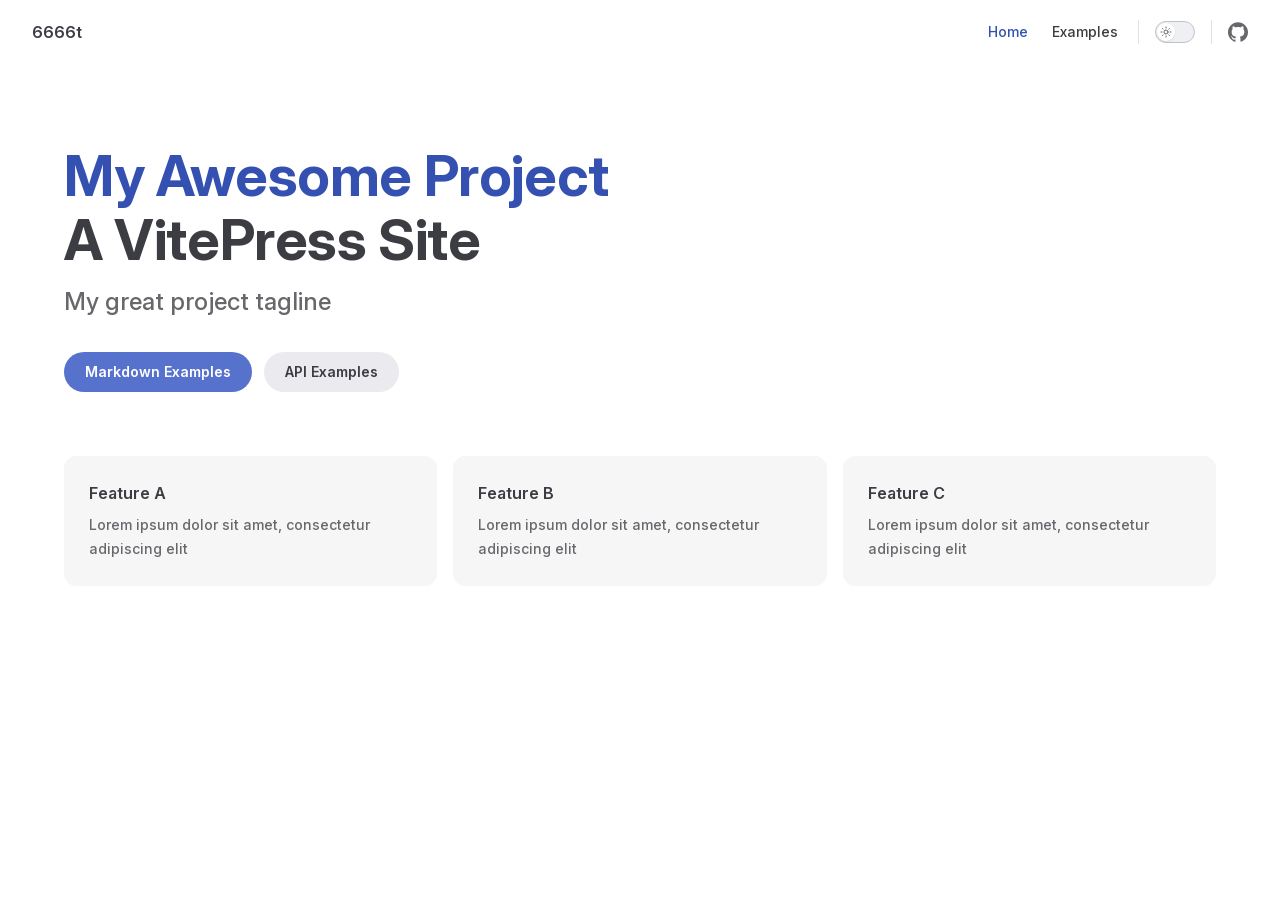
==== index.html @ 18c75f2e "笔记一" ====
<!DOCTYPE html>
<html lang="en-US" dir="ltr">
  <head>
    <meta charset="utf-8">
    <meta name="viewport" content="width=device-width,initial-scale=1">
    <title>6666t</title>
    <meta name="description" content="A VitePress Site">
    <meta name="generator" content="VitePress v2.0.0-alpha.13">
    <link rel="preload stylesheet" href="/assets/style.BclE-FKq.css" as="style">
    <link rel="preload stylesheet" href="/vp-icons.css" as="style">
    
    <script type="module" src="/assets/app.DQrt0fK1.js"></script>
    <link rel="preload" href="/assets/inter-roman-latin.Di8DUHzh.woff2" as="font" type="font/woff2" crossorigin="">
    <link rel="modulepreload" href="/assets/chunks/theme.B653ju_Y.js">
    <link rel="modulepreload" href="/assets/chunks/framework.CU0yRbim.js">
    <link rel="modulepreload" href="/assets/index.md.CriqxE6C.lean.js">
    <script id="check-dark-mode">(()=>{const e=localStorage.getItem("vitepress-theme-appearance")||"auto",a=window.matchMedia("(prefers-color-scheme: dark)").matches;(!e||e==="auto"?a:e==="dark")&&document.documentElement.classList.add("dark")})();</script>
    <script id="check-mac-os">document.documentElement.classList.toggle("mac",/Mac|iPhone|iPod|iPad/i.test(navigator.platform));</script>
  </head>
  <body>
    <div id="app"><div class="Layout" data-v-1df9f90f><!--[--><!--]--><!--[--><span tabindex="-1" data-v-331ec75c></span><a href="#VPContent" class="VPSkipLink visually-hidden" data-v-331ec75c>Skip to content</a><!--]--><!----><header class="VPNav" data-v-1df9f90f data-v-9f75dce3><div class="VPNavBar" data-v-9f75dce3 data-v-2a96a3d0><div class="wrapper" data-v-2a96a3d0><div class="container" data-v-2a96a3d0><div class="title" data-v-2a96a3d0><div class="VPNavBarTitle" data-v-2a96a3d0 data-v-1e38c6bc><a class="title" href="/" data-v-1e38c6bc><!--[--><!--]--><!----><span data-v-1e38c6bc>6666t</span><!--[--><!--]--></a></div></div><div class="content" data-v-2a96a3d0><div class="content-body" data-v-2a96a3d0><!--[--><!--]--><div class="VPNavBarSearch search" data-v-2a96a3d0><!----></div><nav aria-labelledby="main-nav-aria-label" class="VPNavBarMenu menu" data-v-2a96a3d0 data-v-39714824><span id="main-nav-aria-label" class="visually-hidden" data-v-39714824> Main Navigation </span><!--[--><!--[--><a class="VPLink link VPNavBarMenuLink active" href="/" tabindex="0" data-v-39714824 data-v-52a1d768><!--[--><span data-v-52a1d768>Home</span><!--]--></a><!--]--><!--[--><a class="VPLink link VPNavBarMenuLink" href="/git/note1.html" tabindex="0" data-v-39714824 data-v-52a1d768><!--[--><span data-v-52a1d768>Examples</span><!--]--></a><!--]--><!--]--></nav><!----><div class="VPNavBarAppearance appearance" data-v-2a96a3d0 data-v-6c893767><button class="VPSwitch VPSwitchAppearance" type="button" role="switch" title aria-checked="false" data-v-6c893767 data-v-5337faa4 data-v-1d5665e3><span class="check" data-v-1d5665e3><span class="icon" data-v-1d5665e3><!--[--><span class="vpi-sun sun" data-v-5337faa4></span><span class="vpi-moon moon" data-v-5337faa4></span><!--]--></span></span></button></div><div class="VPSocialLinks VPNavBarSocialLinks social-links" data-v-2a96a3d0 data-v-0394ad82 data-v-d07f11e6><!--[--><a class="VPSocialLink no-icon" href="https://github.com/vuejs/vitepress" aria-label="github" target="_blank" rel="me noopener" data-v-d07f11e6 data-v-591a6b30><span class="vpi-social-github"></span></a><!--]--></div><div class="VPFlyout VPNavBarExtra extra" data-v-2a96a3d0 data-v-bf2fac68 data-v-42cb505d><button type="button" class="button" aria-haspopup="true" aria-expanded="false" aria-label="extra navigation" data-v-42cb505d><span class="vpi-more-horizontal icon" data-v-42cb505d></span></button><div class="menu" data-v-42cb505d><div class="VPMenu" data-v-42cb505d data-v-25a6cce8><!----><!--[--><!--[--><!----><div class="group" data-v-bf2fac68><div class="item appearance" data-v-bf2fac68><p class="label" data-v-bf2fac68>Appearance</p><div class="appearance-action" data-v-bf2fac68><button class="VPSwitch VPSwitchAppearance" type="button" role="switch" title aria-checked="false" data-v-bf2fac68 data-v-5337faa4 data-v-1d5665e3><span class="check" data-v-1d5665e3><span class="icon" data-v-1d5665e3><!--[--><span class="vpi-sun sun" data-v-5337faa4></span><span class="vpi-moon moon" data-v-5337faa4></span><!--]--></span></span></button></div></div></div><div class="group" data-v-bf2fac68><div class="item social-links" data-v-bf2fac68><div class="VPSocialLinks social-links-list" data-v-bf2fac68 data-v-d07f11e6><!--[--><a class="VPSocialLink no-icon" href="https://github.com/vuejs/vitepress" aria-label="github" target="_blank" rel="me noopener" data-v-d07f11e6 data-v-591a6b30><span class="vpi-social-github"></span></a><!--]--></div></div></div><!--]--><!--]--></div></div></div><!--[--><!--]--><button type="button" class="VPNavBarHamburger hamburger" aria-label="mobile navigation" aria-expanded="false" aria-controls="VPNavScreen" data-v-2a96a3d0 data-v-e5dd9c1c><span class="container" data-v-e5dd9c1c><span class="top" data-v-e5dd9c1c></span><span class="middle" data-v-e5dd9c1c></span><span class="bottom" data-v-e5dd9c1c></span></span></button></div></div></div></div><div class="divider" data-v-2a96a3d0><div class="divider-line" data-v-2a96a3d0></div></div></div><!----></header><!----><!----><div class="VPContent is-home" id="VPContent" data-v-1df9f90f data-v-aff0b8d7><div class="VPHome" data-v-aff0b8d7 data-v-8b561e3d><!--[--><!--]--><div class="VPHero VPHomeHero" data-v-8b561e3d data-v-1e96e9e8><div class="container" data-v-1e96e9e8><div class="main" data-v-1e96e9e8><!--[--><!--]--><!--[--><h1 class="heading" data-v-1e96e9e8><span class="name clip" data-v-1e96e9e8>My Awesome Project</span><span class="text" data-v-1e96e9e8>A VitePress Site</span></h1><p class="tagline" data-v-1e96e9e8>My great project tagline</p><!--]--><!--[--><!--]--><div class="actions" data-v-1e96e9e8><!--[--><div class="action" data-v-1e96e9e8><a class="VPButton medium brand" href="/git/note1.html" data-v-1e96e9e8 data-v-01bff58b><!--[-->Markdown Examples<!--]--></a></div><div class="action" data-v-1e96e9e8><a class="VPButton medium alt" href="/api-examples.html" data-v-1e96e9e8 data-v-01bff58b><!--[-->API Examples<!--]--></a></div><!--]--></div><!--[--><!--]--></div><!----></div></div><!--[--><!--]--><!--[--><!--]--><div class="VPFeatures VPHomeFeatures" data-v-8b561e3d data-v-a6181336><div class="container" data-v-a6181336><div class="items" data-v-a6181336><!--[--><div class="grid-3 item" data-v-a6181336><div class="VPLink no-icon VPFeature" data-v-a6181336 data-v-5219619b><!--[--><article class="box" data-v-5219619b><!----><h2 class="title" data-v-5219619b>Feature A</h2><p class="details" data-v-5219619b>Lorem ipsum dolor sit amet, consectetur adipiscing elit</p><!----></article><!--]--></div></div><div class="grid-3 item" data-v-a6181336><div class="VPLink no-icon VPFeature" data-v-a6181336 data-v-5219619b><!--[--><article class="box" data-v-5219619b><!----><h2 class="title" data-v-5219619b>Feature B</h2><p class="details" data-v-5219619b>Lorem ipsum dolor sit amet, consectetur adipiscing elit</p><!----></article><!--]--></div></div><div class="grid-3 item" data-v-a6181336><div class="VPLink no-icon VPFeature" data-v-a6181336 data-v-5219619b><!--[--><article class="box" data-v-5219619b><!----><h2 class="title" data-v-5219619b>Feature C</h2><p class="details" data-v-5219619b>Lorem ipsum dolor sit amet, consectetur adipiscing elit</p><!----></article><!--]--></div></div><!--]--></div></div></div><!--[--><!--]--><div class="vp-doc container" style="" data-v-8b561e3d data-v-8e2d4988><!--[--><div style="position:relative;" data-v-8b561e3d><div></div></div><!--]--></div></div></div><!----><!--[--><!--]--></div></div>
    <script>window.__VP_HASH_MAP__=JSON.parse("{\"git_note1.md\":\"DTyzZJNb\",\"index.md\":\"CriqxE6C\"}");window.__VP_SITE_DATA__=JSON.parse("{\"lang\":\"en-US\",\"dir\":\"ltr\",\"title\":\"6666t\",\"description\":\"A VitePress Site\",\"base\":\"/\",\"head\":[],\"router\":{\"prefetchLinks\":true},\"appearance\":true,\"themeConfig\":{\"nav\":[{\"text\":\"Home\",\"link\":\"/\"},{\"text\":\"Examples\",\"link\":\"/git/note1\"}],\"sidebar\":[{\"text\":\"Examples\",\"items\":[{\"text\":\"���òֿ�\",\"link\":\"/git/note1\"},{\"text\":\"Runtime API Examples\",\"link\":\"/api-examples\"}]}],\"socialLinks\":[{\"icon\":\"github\",\"link\":\"https://github.com/vuejs/vitepress\"}]},\"locales\":{},\"scrollOffset\":134,\"cleanUrls\":false,\"additionalConfig\":{}}");</script>
    
  </body>
</html>
---- assets/style.BclE-FKq.css ----
@font-face{font-family:Inter;font-style:normal;font-weight:100 900;font-display:swap;src:url(/assets/inter-roman-cyrillic-ext.BBPuwvHQ.woff2) format("woff2");unicode-range:U+0460-052F,U+1C80-1C88,U+20B4,U+2DE0-2DFF,U+A640-A69F,U+FE2E-FE2F}@font-face{font-family:Inter;font-style:normal;font-weight:100 900;font-display:swap;src:url(/assets/inter-roman-cyrillic.C5lxZ8CY.woff2) format("woff2");unicode-range:U+0301,U+0400-045F,U+0490-0491,U+04B0-04B1,U+2116}@font-face{font-family:Inter;font-style:normal;font-weight:100 900;font-display:swap;src:url(/assets/inter-roman-greek-ext.CqjqNYQ-.woff2) format("woff2");unicode-range:U+1F00-1FFF}@font-face{font-family:Inter;font-style:normal;font-weight:100 900;font-display:swap;src:url(/assets/inter-roman-greek.BBVDIX6e.woff2) format("woff2");unicode-range:U+0370-0377,U+037A-037F,U+0384-038A,U+038C,U+038E-03A1,U+03A3-03FF}@font-face{font-family:Inter;font-style:normal;font-weight:100 900;font-display:swap;src:url(/assets/inter-roman-vietnamese.BjW4sHH5.woff2) format("woff2");unicode-range:U+0102-0103,U+0110-0111,U+0128-0129,U+0168-0169,U+01A0-01A1,U+01AF-01B0,U+0300-0301,U+0303-0304,U+0308-0309,U+0323,U+0329,U+1EA0-1EF9,U+20AB}@font-face{font-family:Inter;font-style:normal;font-weight:100 900;font-display:swap;src:url(/assets/inter-roman-latin-ext.4ZJIpNVo.woff2) format("woff2");unicode-range:U+0100-02AF,U+0304,U+0308,U+0329,U+1E00-1E9F,U+1EF2-1EFF,U+2020,U+20A0-20AB,U+20AD-20C0,U+2113,U+2C60-2C7F,U+A720-A7FF}@font-face{font-family:Inter;font-style:normal;font-weight:100 900;font-display:swap;src:url(/assets/inter-roman-latin.Di8DUHzh.woff2) format("woff2");unicode-range:U+0000-00FF,U+0131,U+0152-0153,U+02BB-02BC,U+02C6,U+02DA,U+02DC,U+0304,U+0308,U+0329,U+2000-206F,U+2074,U+20AC,U+2122,U+2191,U+2193,U+2212,U+2215,U+FEFF,U+FFFD}@font-face{font-family:Inter;font-style:italic;font-weight:100 900;font-display:swap;src:url(/assets/inter-italic-cyrillic-ext.r48I6akx.woff2) format("woff2");unicode-range:U+0460-052F,U+1C80-1C88,U+20B4,U+2DE0-2DFF,U+A640-A69F,U+FE2E-FE2F}@font-face{font-family:Inter;font-style:italic;font-weight:100 900;font-display:swap;src:url(/assets/inter-italic-cyrillic.By2_1cv3.woff2) format("woff2");unicode-range:U+0301,U+0400-045F,U+0490-0491,U+04B0-04B1,U+2116}@font-face{font-family:Inter;font-style:italic;font-weight:100 900;font-display:swap;src:url(/assets/inter-italic-greek-ext.1u6EdAuj.woff2) format("woff2");unicode-range:U+1F00-1FFF}@font-face{font-family:Inter;font-style:italic;font-weight:100 900;font-display:swap;src:url(/assets/inter-italic-greek.DJ8dCoTZ.woff2) format("woff2");unicode-range:U+0370-0377,U+037A-037F,U+0384-038A,U+038C,U+038E-03A1,U+03A3-03FF}@font-face{font-family:Inter;font-style:italic;font-weight:100 900;font-display:swap;src:url(/assets/inter-italic-vietnamese.BSbpV94h.woff2) format("woff2");unicode-range:U+0102-0103,U+0110-0111,U+0128-0129,U+0168-0169,U+01A0-01A1,U+01AF-01B0,U+0300-0301,U+0303-0304,U+0308-0309,U+0323,U+0329,U+1EA0-1EF9,U+20AB}@font-face{font-family:Inter;font-style:italic;font-weight:100 900;font-display:swap;src:url(/assets/inter-italic-latin-ext.CN1xVJS-.woff2) format("woff2");unicode-range:U+0100-02AF,U+0304,U+0308,U+0329,U+1E00-1E9F,U+1EF2-1EFF,U+2020,U+20A0-20AB,U+20AD-20C0,U+2113,U+2C60-2C7F,U+A720-A7FF}@font-face{font-family:Inter;font-style:italic;font-weight:100 900;font-display:swap;src:url(/assets/inter-italic-latin.C2AdPX0b.woff2) format("woff2");unicode-range:U+0000-00FF,U+0131,U+0152-0153,U+02BB-02BC,U+02C6,U+02DA,U+02DC,U+0304,U+0308,U+0329,U+2000-206F,U+2074,U+20AC,U+2122,U+2191,U+2193,U+2212,U+2215,U+FEFF,U+FFFD}@font-face{font-family:Punctuation SC;font-weight:400;src:local("PingFang SC Regular"),local("Noto Sans CJK SC"),local("Microsoft YaHei");unicode-range:U+201C,U+201D,U+2018,U+2019,U+2E3A,U+2014,U+2013,U+2026,U+00B7,U+007E,U+002F}@font-face{font-family:Punctuation SC;font-weight:500;src:local("PingFang SC Medium"),local("Noto Sans CJK SC"),local("Microsoft YaHei");unicode-range:U+201C,U+201D,U+2018,U+2019,U+2E3A,U+2014,U+2013,U+2026,U+00B7,U+007E,U+002F}@font-face{font-family:Punctuation SC;font-weight:600;src:local("PingFang SC Semibold"),local("Noto Sans CJK SC Bold"),local("Microsoft YaHei Bold");unicode-range:U+201C,U+201D,U+2018,U+2019,U+2E3A,U+2014,U+2013,U+2026,U+00B7,U+007E,U+002F}@font-face{font-family:Punctuation SC;font-weight:700;src:local("PingFang SC Semibold"),local("Noto Sans CJK SC Bold"),local("Microsoft YaHei Bold");unicode-range:U+201C,U+201D,U+2018,U+2019,U+2E3A,U+2014,U+2013,U+2026,U+00B7,U+007E,U+002F}:root{--vp-c-white: #ffffff;--vp-c-black: #000000;--vp-c-neutral: var(--vp-c-black);--vp-c-neutral-inverse: var(--vp-c-white)}.dark{--vp-c-neutral: var(--vp-c-white);--vp-c-neutral-inverse: var(--vp-c-black)}:root{--vp-c-gray-1: #dddde3;--vp-c-gray-2: #e4e4e9;--vp-c-gray-3: #ebebef;--vp-c-gray-soft: rgba(142, 150, 170, .14);--vp-c-indigo-1: #3451b2;--vp-c-indigo-2: #3a5ccc;--vp-c-indigo-3: #5672cd;--vp-c-indigo-soft: rgba(100, 108, 255, .14);--vp-c-purple-1: #6f42c1;--vp-c-purple-2: #7e4cc9;--vp-c-purple-3: #8e5cd9;--vp-c-purple-soft: rgba(159, 122, 234, .14);--vp-c-green-1: #18794e;--vp-c-green-2: #299764;--vp-c-green-3: #30a46c;--vp-c-green-soft: rgba(16, 185, 129, .14);--vp-c-yellow-1: #915930;--vp-c-yellow-2: #946300;--vp-c-yellow-3: #9f6a00;--vp-c-yellow-soft: rgba(234, 179, 8, .14);--vp-c-red-1: #b8272c;--vp-c-red-2: #d5393e;--vp-c-red-3: #e0575b;--vp-c-red-soft: rgba(244, 63, 94, .14);--vp-c-sponsor: #db2777}.dark{--vp-c-gray-1: #515c67;--vp-c-gray-2: #414853;--vp-c-gray-3: #32363f;--vp-c-gray-soft: rgba(101, 117, 133, .16);--vp-c-indigo-1: #a8b1ff;--vp-c-indigo-2: #5c73e7;--vp-c-indigo-3: #3e63dd;--vp-c-indigo-soft: rgba(100, 108, 255, .16);--vp-c-purple-1: #c8abfa;--vp-c-purple-2: #a879e6;--vp-c-purple-3: #8e5cd9;--vp-c-purple-soft: rgba(159, 122, 234, .16);--vp-c-green-1: #3dd68c;--vp-c-green-2: #30a46c;--vp-c-green-3: #298459;--vp-c-green-soft: rgba(16, 185, 129, .16);--vp-c-yellow-1: #f9b44e;--vp-c-yellow-2: #da8b17;--vp-c-yellow-3: #a46a0a;--vp-c-yellow-soft: rgba(234, 179, 8, .16);--vp-c-red-1: #f66f81;--vp-c-red-2: #f14158;--vp-c-red-3: #b62a3c;--vp-c-red-soft: rgba(244, 63, 94, .16)}:root{--vp-c-bg: #ffffff;--vp-c-bg-alt: #f6f6f7;--vp-c-bg-elv: #ffffff;--vp-c-bg-soft: #f6f6f7}.dark{--vp-c-bg: #1b1b1f;--vp-c-bg-alt: #161618;--vp-c-bg-elv: #202127;--vp-c-bg-soft: #202127}:root{--vp-c-border: #c2c2c4;--vp-c-divider: #e2e2e3;--vp-c-gutter: #e2e2e3}.dark{--vp-c-border: #3c3f44;--vp-c-divider: #2e2e32;--vp-c-gutter: #000000}:root{--vp-c-text-1: #3c3c43;--vp-c-text-2: #67676c;--vp-c-text-3: #929295}.dark{--vp-c-text-1: #dfdfd6;--vp-c-text-2: #98989f;--vp-c-text-3: #6a6a71}:root{--vp-c-default-1: var(--vp-c-gray-1);--vp-c-default-2: var(--vp-c-gray-2);--vp-c-default-3: var(--vp-c-gray-3);--vp-c-default-soft: var(--vp-c-gray-soft);--vp-c-brand-1: var(--vp-c-indigo-1);--vp-c-brand-2: var(--vp-c-indigo-2);--vp-c-brand-3: var(--vp-c-indigo-3);--vp-c-brand-soft: var(--vp-c-indigo-soft);--vp-c-brand: var(--vp-c-brand-1);--vp-c-tip-1: var(--vp-c-brand-1);--vp-c-tip-2: var(--vp-c-brand-2);--vp-c-tip-3: var(--vp-c-brand-3);--vp-c-tip-soft: var(--vp-c-brand-soft);--vp-c-note-1: var(--vp-c-brand-1);--vp-c-note-2: var(--vp-c-brand-2);--vp-c-note-3: var(--vp-c-brand-3);--vp-c-note-soft: var(--vp-c-brand-soft);--vp-c-success-1: var(--vp-c-green-1);--vp-c-success-2: var(--vp-c-green-2);--vp-c-success-3: var(--vp-c-green-3);--vp-c-success-soft: var(--vp-c-green-soft);--vp-c-important-1: var(--vp-c-purple-1);--vp-c-important-2: var(--vp-c-purple-2);--vp-c-important-3: var(--vp-c-purple-3);--vp-c-important-soft: var(--vp-c-purple-soft);--vp-c-warning-1: var(--vp-c-yellow-1);--vp-c-warning-2: var(--vp-c-yellow-2);--vp-c-warning-3: var(--vp-c-yellow-3);--vp-c-warning-soft: var(--vp-c-yellow-soft);--vp-c-danger-1: var(--vp-c-red-1);--vp-c-danger-2: var(--vp-c-red-2);--vp-c-danger-3: var(--vp-c-red-3);--vp-c-danger-soft: var(--vp-c-red-soft);--vp-c-caution-1: var(--vp-c-red-1);--vp-c-caution-2: var(--vp-c-red-2);--vp-c-caution-3: var(--vp-c-red-3);--vp-c-caution-soft: var(--vp-c-red-soft)}:root{--vp-font-family-base: "Inter", ui-sans-serif, system-ui, sans-serif, "Apple Color Emoji", "Segoe UI Emoji", "Segoe UI Symbol", "Noto Color Emoji";--vp-font-family-mono: ui-monospace, "Menlo", "Monaco", "Consolas", "Liberation Mono", "Courier New", monospace;font-optical-sizing:auto}:root:where(:lang(zh)){--vp-font-family-base: "Punctuation SC", "Inter", ui-sans-serif, system-ui, sans-serif, "Apple Color Emoji", "Segoe UI Emoji", "Segoe UI Symbol", "Noto Color Emoji"}:root{--vp-shadow-1: 0 1px 2px rgba(0, 0, 0, .04), 0 1px 2px rgba(0, 0, 0, .06);--vp-shadow-2: 0 3px 12px rgba(0, 0, 0, .07), 0 1px 4px rgba(0, 0, 0, .07);--vp-shadow-3: 0 12px 32px rgba(0, 0, 0, .1), 0 2px 6px rgba(0, 0, 0, .08);--vp-shadow-4: 0 14px 44px rgba(0, 0, 0, .12), 0 3px 9px rgba(0, 0, 0, .12);--vp-shadow-5: 0 18px 56px rgba(0, 0, 0, .16), 0 4px 12px rgba(0, 0, 0, .16)}:root{--vp-z-index-footer: 10;--vp-z-index-local-nav: 20;--vp-z-index-nav: 30;--vp-z-index-layout-top: 40;--vp-z-index-backdrop: 50;--vp-z-index-sidebar: 60}@media(min-width:960px){:root{--vp-z-index-sidebar: 25}}:root{--vp-layout-max-width: 1440px}:root{--vp-header-anchor-symbol: "#"}:root{--vp-code-line-height: 1.7;--vp-code-font-size: .875em;--vp-code-color: var(--vp-c-brand-1);--vp-code-link-color: var(--vp-c-brand-1);--vp-code-link-hover-color: var(--vp-c-brand-2);--vp-code-bg: var(--vp-c-default-soft);--vp-code-block-color: var(--vp-c-text-2);--vp-code-block-bg: var(--vp-c-bg-alt);--vp-code-block-divider-color: var(--vp-c-gutter);--vp-code-lang-color: var(--vp-c-text-2);--vp-code-line-highlight-color: var(--vp-c-default-soft);--vp-code-line-number-color: var(--vp-c-text-2);--vp-code-line-diff-add-color: var(--vp-c-success-soft);--vp-code-line-diff-add-symbol-color: var(--vp-c-success-1);--vp-code-line-diff-remove-color: var(--vp-c-danger-soft);--vp-code-line-diff-remove-symbol-color: var(--vp-c-danger-1);--vp-code-line-warning-color: var(--vp-c-warning-soft);--vp-code-line-error-color: var(--vp-c-danger-soft);--vp-code-copy-code-border-color: var(--vp-c-divider);--vp-code-copy-code-bg: var(--vp-c-bg-soft);--vp-code-copy-code-hover-border-color: var(--vp-c-divider);--vp-code-copy-code-hover-bg: var(--vp-c-bg);--vp-code-copy-code-active-text: var(--vp-c-text-2);--vp-code-copy-copied-text-content: "Copied";--vp-code-tab-divider: var(--vp-code-block-divider-color);--vp-code-tab-text-color: var(--vp-c-text-2);--vp-code-tab-bg: var(--vp-code-block-bg);--vp-code-tab-hover-text-color: var(--vp-c-text-1);--vp-code-tab-active-text-color: var(--vp-c-text-1);--vp-code-tab-active-bar-color: var(--vp-c-brand-1)}:lang(es),:lang(pt){--vp-code-copy-copied-text-content: "Copiado"}:lang(fa){--vp-code-copy-copied-text-content: "کپی شد"}:lang(ko){--vp-code-copy-copied-text-content: "복사됨"}:lang(ru){--vp-code-copy-copied-text-content: "Скопировано"}:lang(zh){--vp-code-copy-copied-text-content: "已复制"}:root{--vp-button-brand-border: transparent;--vp-button-brand-text: var(--vp-c-white);--vp-button-brand-bg: var(--vp-c-brand-3);--vp-button-brand-hover-border: transparent;--vp-button-brand-hover-text: var(--vp-c-white);--vp-button-brand-hover-bg: var(--vp-c-brand-2);--vp-button-brand-active-border: transparent;--vp-button-brand-active-text: var(--vp-c-white);--vp-button-brand-active-bg: var(--vp-c-brand-1);--vp-button-alt-border: transparent;--vp-button-alt-text: var(--vp-c-text-1);--vp-button-alt-bg: var(--vp-c-default-3);--vp-button-alt-hover-border: transparent;--vp-button-alt-hover-text: var(--vp-c-text-1);--vp-button-alt-hover-bg: var(--vp-c-default-2);--vp-button-alt-active-border: transparent;--vp-button-alt-active-text: var(--vp-c-text-1);--vp-button-alt-active-bg: var(--vp-c-default-1);--vp-button-sponsor-border: var(--vp-c-text-2);--vp-button-sponsor-text: var(--vp-c-text-2);--vp-button-sponsor-bg: transparent;--vp-button-sponsor-hover-border: var(--vp-c-sponsor);--vp-button-sponsor-hover-text: var(--vp-c-sponsor);--vp-button-sponsor-hover-bg: transparent;--vp-button-sponsor-active-border: var(--vp-c-sponsor);--vp-button-sponsor-active-text: var(--vp-c-sponsor);--vp-button-sponsor-active-bg: transparent}:root{--vp-custom-block-font-size: 14px;--vp-custom-block-code-font-size: 13px;--vp-custom-block-info-border: transparent;--vp-custom-block-info-text: var(--vp-c-text-1);--vp-custom-block-info-bg: var(--vp-c-default-soft);--vp-custom-block-info-code-bg: var(--vp-c-default-soft);--vp-custom-block-note-border: transparent;--vp-custom-block-note-text: var(--vp-c-text-1);--vp-custom-block-note-bg: var(--vp-c-default-soft);--vp-custom-block-note-code-bg: var(--vp-c-default-soft);--vp-custom-block-tip-border: transparent;--vp-custom-block-tip-text: var(--vp-c-text-1);--vp-custom-block-tip-bg: var(--vp-c-tip-soft);--vp-custom-block-tip-code-bg: var(--vp-c-tip-soft);--vp-custom-block-important-border: transparent;--vp-custom-block-important-text: var(--vp-c-text-1);--vp-custom-block-important-bg: var(--vp-c-important-soft);--vp-custom-block-important-code-bg: var(--vp-c-important-soft);--vp-custom-block-warning-border: transparent;--vp-custom-block-warning-text: var(--vp-c-text-1);--vp-custom-block-warning-bg: var(--vp-c-warning-soft);--vp-custom-block-warning-code-bg: var(--vp-c-warning-soft);--vp-custom-block-danger-border: transparent;--vp-custom-block-danger-text: var(--vp-c-text-1);--vp-custom-block-danger-bg: var(--vp-c-danger-soft);--vp-custom-block-danger-code-bg: var(--vp-c-danger-soft);--vp-custom-block-caution-border: transparent;--vp-custom-block-caution-text: var(--vp-c-text-1);--vp-custom-block-caution-bg: var(--vp-c-caution-soft);--vp-custom-block-caution-code-bg: var(--vp-c-caution-soft);--vp-custom-block-details-border: var(--vp-custom-block-info-border);--vp-custom-block-details-text: var(--vp-custom-block-info-text);--vp-custom-block-details-bg: var(--vp-custom-block-info-bg);--vp-custom-block-details-code-bg: var(--vp-custom-block-info-code-bg)}:root{--vp-input-border-color: var(--vp-c-border);--vp-input-bg-color: var(--vp-c-bg-alt);--vp-input-switch-bg-color: var(--vp-c-default-soft)}:root{--vp-nav-height: 64px;--vp-nav-bg-color: var(--vp-c-bg);--vp-nav-screen-bg-color: var(--vp-c-bg);--vp-nav-logo-height: 24px}.hide-nav{--vp-nav-height: 0px}.hide-nav .VPSidebar{--vp-nav-height: 22px}:root{--vp-local-nav-bg-color: var(--vp-c-bg)}:root{--vp-sidebar-width: 272px;--vp-sidebar-bg-color: var(--vp-c-bg-alt)}:root{--vp-backdrop-bg-color: rgba(0, 0, 0, .6)}:root{--vp-home-hero-name-color: var(--vp-c-brand-1);--vp-home-hero-name-background: transparent;--vp-home-hero-image-background-image: none;--vp-home-hero-image-filter: none}:root{--vp-badge-info-border: transparent;--vp-badge-info-text: var(--vp-c-text-2);--vp-badge-info-bg: var(--vp-c-default-soft);--vp-badge-tip-border: transparent;--vp-badge-tip-text: var(--vp-c-tip-1);--vp-badge-tip-bg: var(--vp-c-tip-soft);--vp-badge-warning-border: transparent;--vp-badge-warning-text: var(--vp-c-warning-1);--vp-badge-warning-bg: var(--vp-c-warning-soft);--vp-badge-danger-border: transparent;--vp-badge-danger-text: var(--vp-c-danger-1);--vp-badge-danger-bg: var(--vp-c-danger-soft)}:root{--vp-carbon-ads-text-color: var(--vp-c-text-1);--vp-carbon-ads-poweredby-color: var(--vp-c-text-2);--vp-carbon-ads-bg-color: var(--vp-c-bg-soft);--vp-carbon-ads-hover-text-color: var(--vp-c-brand-1);--vp-carbon-ads-hover-poweredby-color: var(--vp-c-text-1)}:root{--vp-local-search-bg: var(--vp-c-bg);--vp-local-search-result-bg: var(--vp-c-bg);--vp-local-search-result-border: var(--vp-c-divider);--vp-local-search-result-selected-bg: var(--vp-c-bg);--vp-local-search-result-selected-border: var(--vp-c-brand-1);--vp-local-search-highlight-bg: var(--vp-c-brand-1);--vp-local-search-highlight-text: var(--vp-c-neutral-inverse)}@media(prefers-reduced-motion:reduce){*,:before,:after{animation-delay:-1ms!important;animation-duration:1ms!important;animation-iteration-count:1!important;background-attachment:initial!important;scroll-behavior:auto!important;transition-duration:0s!important;transition-delay:0s!important}}*,:before,:after{box-sizing:border-box}html{line-height:1.4;font-size:16px;-webkit-text-size-adjust:100%}html.dark{color-scheme:dark}body{margin:0;width:100%;min-width:320px;min-height:100vh;line-height:24px;font-family:var(--vp-font-family-base);font-size:16px;font-weight:400;color:var(--vp-c-text-1);background-color:var(--vp-c-bg);font-synthesis:style;text-rendering:optimizeLegibility;-webkit-font-smoothing:antialiased;-moz-osx-font-smoothing:grayscale}main{display:block}h1,h2,h3,h4,h5,h6{margin:0;line-height:24px;font-size:16px;font-weight:400}p{margin:0}strong,b{font-weight:600}a,area,button,[role=button],input,label,select,summary,textarea{touch-action:manipulation}a{color:inherit;text-decoration:inherit}ol,ul{list-style:none;margin:0;padding:0}blockquote{margin:0}pre,code,kbd,samp{font-family:var(--vp-font-family-mono)}img,svg,video,canvas,audio,iframe,embed,object{display:block}figure{margin:0}img,video{max-width:100%;height:auto}button,input,optgroup,select,textarea{border:0;padding:0;line-height:inherit;color:inherit}button{padding:0;font-family:inherit;background-color:transparent;background-image:none}button:enabled,[role=button]:enabled{cursor:pointer}button:focus,button:focus-visible{outline:1px dotted;outline:4px auto -webkit-focus-ring-color}button:focus:not(:focus-visible){outline:none!important}input:focus,textarea:focus,select:focus{outline:none}table{border-collapse:collapse}input{background-color:transparent}input:-ms-input-placeholder,textarea:-ms-input-placeholder{color:var(--vp-c-text-3)}input::-ms-input-placeholder,textarea::-ms-input-placeholder{color:var(--vp-c-text-3)}input::placeholder,textarea::placeholder{color:var(--vp-c-text-3)}input::-webkit-outer-spin-button,input::-webkit-inner-spin-button{-webkit-appearance:none;margin:0}input[type=number]{-moz-appearance:textfield}textarea{resize:vertical}select{-webkit-appearance:none}fieldset{margin:0;padding:0}h1,h2,h3,h4,h5,h6,li,p{overflow-wrap:break-word}vite-error-overlay{z-index:9999}mjx-container{overflow-x:auto}mjx-container>svg{display:inline-block;margin:auto}[class^=vpi-],[class*=" vpi-"],.vp-icon{width:1em;height:1em}[class^=vpi-].bg,[class*=" vpi-"].bg,.vp-icon.bg{background-size:100% 100%;background-color:transparent}[class^=vpi-]:not(.bg),[class*=" vpi-"]:not(.bg),.vp-icon:not(.bg){-webkit-mask:var(--icon) no-repeat;mask:var(--icon) no-repeat;-webkit-mask-size:100% 100%;mask-size:100% 100%;background-color:currentColor;color:inherit}.vpi-align-left{--icon: url("data:image/svg+xml,%3Csvg xmlns='http://www.w3.org/2000/svg' viewBox='0 0 24 24'%3E%3Cpath fill='none' stroke='black' stroke-linecap='round' stroke-linejoin='round' stroke-width='2' d='M15 12H3m14 6H3M21 6H3'/%3E%3C/svg%3E")}.vpi-arrow-right,.vpi-arrow-down,.vpi-arrow-left,.vpi-arrow-up{--icon: url("data:image/svg+xml,%3Csvg xmlns='http://www.w3.org/2000/svg' viewBox='0 0 24 24'%3E%3Cpath fill='none' stroke='black' stroke-linecap='round' stroke-linejoin='round' stroke-width='2' d='M5 12h14m-7-7l7 7l-7 7'/%3E%3C/svg%3E")}.vpi-chevron-right,.vpi-chevron-down,.vpi-chevron-left,.vpi-chevron-up{--icon: url("data:image/svg+xml,%3Csvg xmlns='http://www.w3.org/2000/svg' viewBox='0 0 24 24'%3E%3Cpath fill='none' stroke='black' stroke-linecap='round' stroke-linejoin='round' stroke-width='2' d='m9 18l6-6l-6-6'/%3E%3C/svg%3E")}.vpi-chevron-down,.vpi-arrow-down{transform:rotate(90deg)}.vpi-chevron-left,.vpi-arrow-left{transform:rotate(180deg)}.vpi-chevron-up,.vpi-arrow-up{transform:rotate(-90deg)}.vpi-square-pen{--icon: url("data:image/svg+xml,%3Csvg xmlns='http://www.w3.org/2000/svg' viewBox='0 0 24 24'%3E%3Cg fill='none' stroke='black' stroke-linecap='round' stroke-linejoin='round' stroke-width='2'%3E%3Cpath d='M12 3H5a2 2 0 0 0-2 2v14a2 2 0 0 0 2 2h14a2 2 0 0 0 2-2v-7'/%3E%3Cpath d='M18.375 2.625a1 1 0 0 1 3 3l-9.013 9.014a2 2 0 0 1-.853.505l-2.873.84a.5.5 0 0 1-.62-.62l.84-2.873a2 2 0 0 1 .506-.852z'/%3E%3C/g%3E%3C/svg%3E")}.vpi-plus{--icon: url("data:image/svg+xml,%3Csvg xmlns='http://www.w3.org/2000/svg' viewBox='0 0 24 24'%3E%3Cpath fill='none' stroke='black' stroke-linecap='round' stroke-linejoin='round' stroke-width='2' d='M5 12h14m-7-7v14'/%3E%3C/svg%3E")}.vpi-sun{--icon: url("data:image/svg+xml,%3Csvg xmlns='http://www.w3.org/2000/svg' viewBox='0 0 24 24'%3E%3Cg fill='none' stroke='black' stroke-linecap='round' stroke-linejoin='round' stroke-width='2'%3E%3Ccircle cx='12' cy='12' r='4'/%3E%3Cpath d='M12 2v2m0 16v2M4.93 4.93l1.41 1.41m11.32 11.32l1.41 1.41M2 12h2m16 0h2M6.34 17.66l-1.41 1.41M19.07 4.93l-1.41 1.41'/%3E%3C/g%3E%3C/svg%3E")}.vpi-moon{--icon: url("data:image/svg+xml,%3Csvg xmlns='http://www.w3.org/2000/svg' viewBox='0 0 24 24'%3E%3Cpath fill='none' stroke='black' stroke-linecap='round' stroke-linejoin='round' stroke-width='2' d='M12 3a6 6 0 0 0 9 9a9 9 0 1 1-9-9'/%3E%3C/svg%3E")}.vpi-more-horizontal{--icon: url("data:image/svg+xml,%3Csvg xmlns='http://www.w3.org/2000/svg' viewBox='0 0 24 24'%3E%3Cg fill='none' stroke='black' stroke-linecap='round' stroke-linejoin='round' stroke-width='2'%3E%3Ccircle cx='12' cy='12' r='1'/%3E%3Ccircle cx='19' cy='12' r='1'/%3E%3Ccircle cx='5' cy='12' r='1'/%3E%3C/g%3E%3C/svg%3E")}.vpi-languages{--icon: url("data:image/svg+xml,%3Csvg xmlns='http://www.w3.org/2000/svg' viewBox='0 0 24 24'%3E%3Cpath fill='none' stroke='black' stroke-linecap='round' stroke-linejoin='round' stroke-width='2' d='m5 8l6 6m-7 0l6-6l2-3M2 5h12M7 2h1m14 20l-5-10l-5 10m2-4h6'/%3E%3C/svg%3E")}.vpi-heart{--icon: url("data:image/svg+xml,%3Csvg xmlns='http://www.w3.org/2000/svg' viewBox='0 0 24 24'%3E%3Cpath fill='none' stroke='black' stroke-linecap='round' stroke-linejoin='round' stroke-width='2' d='M19 14c1.49-1.46 3-3.21 3-5.5A5.5 5.5 0 0 0 16.5 3c-1.76 0-3 .5-4.5 2c-1.5-1.5-2.74-2-4.5-2A5.5 5.5 0 0 0 2 8.5c0 2.3 1.5 4.05 3 5.5l7 7Z'/%3E%3C/svg%3E")}.vpi-search{--icon: url("data:image/svg+xml,%3Csvg xmlns='http://www.w3.org/2000/svg' viewBox='0 0 24 24'%3E%3Cg fill='none' stroke='black' stroke-linecap='round' stroke-linejoin='round' stroke-width='1.6'%3E%3Cpath d='m21 21l-4.34-4.34'/%3E%3Ccircle cx='11' cy='11' r='8' stroke-width='1.4'/%3E%3C/g%3E%3C/svg%3E")}.vpi-layout-list{--icon: url("data:image/svg+xml,%3Csvg xmlns='http://www.w3.org/2000/svg' viewBox='0 0 24 24'%3E%3Cg fill='none' stroke='black' stroke-linecap='round' stroke-linejoin='round' stroke-width='2'%3E%3Crect width='7' height='7' x='3' y='3' rx='1'/%3E%3Crect width='7' height='7' x='3' y='14' rx='1'/%3E%3Cpath d='M14 4h7m-7 5h7m-7 6h7m-7 5h7'/%3E%3C/g%3E%3C/svg%3E")}.vpi-delete{--icon: url("data:image/svg+xml,%3Csvg xmlns='http://www.w3.org/2000/svg' viewBox='0 0 24 24'%3E%3Cpath fill='none' stroke='black' stroke-linecap='round' stroke-linejoin='round' stroke-width='2' d='M10 5a2 2 0 0 0-1.344.519l-6.328 5.74a1 1 0 0 0 0 1.481l6.328 5.741A2 2 0 0 0 10 19h10a2 2 0 0 0 2-2V7a2 2 0 0 0-2-2zm2 4l6 6m0-6l-6 6'/%3E%3C/svg%3E")}.vpi-corner-down-left{--icon: url("data:image/svg+xml,%3Csvg xmlns='http://www.w3.org/2000/svg' viewBox='0 0 24 24'%3E%3Cg fill='none' stroke='black' stroke-linecap='round' stroke-linejoin='round' stroke-width='2'%3E%3Cpath d='M20 4v7a4 4 0 0 1-4 4H4'/%3E%3Cpath d='m9 10l-5 5l5 5'/%3E%3C/g%3E%3C/svg%3E")}:root{--vp-icon-copy: url("data:image/svg+xml,%3Csvg xmlns='http://www.w3.org/2000/svg' viewBox='0 0 24 24'%3E%3Cg fill='none' stroke='rgba(128,128,128,1)' stroke-linecap='round' stroke-linejoin='round' stroke-width='2'%3E%3Crect width='8' height='4' x='8' y='2' rx='1' ry='1'/%3E%3Cpath d='M16 4h2a2 2 0 0 1 2 2v14a2 2 0 0 1-2 2H6a2 2 0 0 1-2-2V6a2 2 0 0 1 2-2h2'/%3E%3C/g%3E%3C/svg%3E");--vp-icon-copied: url("data:image/svg+xml,%3Csvg xmlns='http://www.w3.org/2000/svg' viewBox='0 0 24 24'%3E%3Cg fill='none' stroke='rgba(128,128,128,1)' stroke-linecap='round' stroke-linejoin='round' stroke-width='2'%3E%3Crect width='8' height='4' x='8' y='2' rx='1' ry='1'/%3E%3Cpath d='M16 4h2a2 2 0 0 1 2 2v14a2 2 0 0 1-2 2H6a2 2 0 0 1-2-2V6a2 2 0 0 1 2-2h2'/%3E%3Cpath d='m9 14l2 2l4-4'/%3E%3C/g%3E%3C/svg%3E")}.visually-hidden{position:absolute;width:1px;height:1px;white-space:nowrap;clip:rect(0 0 0 0);clip-path:inset(50%);overflow:hidden}.custom-block{border:1px solid transparent;border-radius:8px;padding:16px 16px 8px;line-height:24px;font-size:var(--vp-custom-block-font-size);color:var(--vp-c-text-2)}.custom-block.info{border-color:var(--vp-custom-block-info-border);color:var(--vp-custom-block-info-text);background-color:var(--vp-custom-block-info-bg)}.custom-block.info a,.custom-block.info code{color:var(--vp-c-brand-1)}.custom-block.info a:hover,.custom-block.info a:hover>code{color:var(--vp-c-brand-2)}.custom-block.info code{background-color:var(--vp-custom-block-info-code-bg)}.custom-block.note{border-color:var(--vp-custom-block-note-border);color:var(--vp-custom-block-note-text);background-color:var(--vp-custom-block-note-bg)}.custom-block.note a,.custom-block.note code{color:var(--vp-c-brand-1)}.custom-block.note a:hover,.custom-block.note a:hover>code{color:var(--vp-c-brand-2)}.custom-block.note code{background-color:var(--vp-custom-block-note-code-bg)}.custom-block.tip{border-color:var(--vp-custom-block-tip-border);color:var(--vp-custom-block-tip-text);background-color:var(--vp-custom-block-tip-bg)}.custom-block.tip a,.custom-block.tip code{color:var(--vp-c-tip-1)}.custom-block.tip a:hover,.custom-block.tip a:hover>code{color:var(--vp-c-tip-2)}.custom-block.tip code{background-color:var(--vp-custom-block-tip-code-bg)}.custom-block.important{border-color:var(--vp-custom-block-important-border);color:var(--vp-custom-block-important-text);background-color:var(--vp-custom-block-important-bg)}.custom-block.important a,.custom-block.important code{color:var(--vp-c-important-1)}.custom-block.important a:hover,.custom-block.important a:hover>code{color:var(--vp-c-important-2)}.custom-block.important code{background-color:var(--vp-custom-block-important-code-bg)}.custom-block.warning{border-color:var(--vp-custom-block-warning-border);color:var(--vp-custom-block-warning-text);background-color:var(--vp-custom-block-warning-bg)}.custom-block.warning a,.custom-block.warning code{color:var(--vp-c-warning-1)}.custom-block.warning a:hover,.custom-block.warning a:hover>code{color:var(--vp-c-warning-2)}.custom-block.warning code{background-color:var(--vp-custom-block-warning-code-bg)}.custom-block.danger{border-color:var(--vp-custom-block-danger-border);color:var(--vp-custom-block-danger-text);background-color:var(--vp-custom-block-danger-bg)}.custom-block.danger a,.custom-block.danger code{color:var(--vp-c-danger-1)}.custom-block.danger a:hover,.custom-block.danger a:hover>code{color:var(--vp-c-danger-2)}.custom-block.danger code{background-color:var(--vp-custom-block-danger-code-bg)}.custom-block.caution{border-color:var(--vp-custom-block-caution-border);color:var(--vp-custom-block-caution-text);background-color:var(--vp-custom-block-caution-bg)}.custom-block.caution a,.custom-block.caution code{color:var(--vp-c-caution-1)}.custom-block.caution a:hover,.custom-block.caution a:hover>code{color:var(--vp-c-caution-2)}.custom-block.caution code{background-color:var(--vp-custom-block-caution-code-bg)}.custom-block.details{border-color:var(--vp-custom-block-details-border);color:var(--vp-custom-block-details-text);background-color:var(--vp-custom-block-details-bg)}.custom-block.details a{color:var(--vp-c-brand-1)}.custom-block.details a:hover,.custom-block.details a:hover>code{color:var(--vp-c-brand-2)}.custom-block.details code{background-color:var(--vp-custom-block-details-code-bg)}.custom-block-title{font-weight:600}.custom-block p+p{margin:8px 0}.custom-block.details summary{margin:0 0 8px;font-weight:700;cursor:pointer;-webkit-user-select:none;user-select:none}.custom-block.details summary+p{margin:8px 0}.custom-block a{color:inherit;font-weight:600;text-decoration:underline;text-underline-offset:2px;transition:opacity .25s}.custom-block a:hover{opacity:.75}.custom-block code{font-size:var(--vp-custom-block-code-font-size)}.custom-block.custom-block th,.custom-block.custom-block blockquote>p{font-size:var(--vp-custom-block-font-size);color:inherit}.dark .shiki span{color:var(--shiki-dark, inherit)}html:not(.dark) .shiki span{color:var(--shiki-light, inherit)}.vp-code-group{margin-top:16px}.vp-code-group .tabs{position:relative;display:flex;margin-right:-24px;margin-left:-24px;padding:0 12px;background-color:var(--vp-code-tab-bg);overflow-x:auto;overflow-y:hidden;box-shadow:inset 0 -1px var(--vp-code-tab-divider)}@media(min-width:640px){.vp-code-group .tabs{margin-right:0;margin-left:0;border-radius:8px 8px 0 0}}.vp-code-group .tabs input{position:fixed;opacity:0;pointer-events:none}.vp-code-group .tabs label{position:relative;display:inline-block;border-bottom:1px solid transparent;padding:0 12px;line-height:48px;font-size:14px;font-weight:500;color:var(--vp-code-tab-text-color);white-space:nowrap;cursor:pointer;transition:color .25s}.vp-code-group .tabs label:after{position:absolute;right:8px;bottom:-1px;left:8px;z-index:1;height:2px;border-radius:2px;content:"";background-color:transparent;transition:background-color .25s}.vp-code-group label:hover{color:var(--vp-code-tab-hover-text-color)}.vp-code-group input:checked+label{color:var(--vp-code-tab-active-text-color)}.vp-code-group input:checked+label:after{background-color:var(--vp-code-tab-active-bar-color)}.vp-code-group div[class*=language-],.vp-block{display:none;margin-top:0!important;border-top-left-radius:0!important;border-top-right-radius:0!important}.vp-code-group div[class*=language-].active,.vp-block.active{display:block}.vp-block{padding:20px 24px}.vp-doc h1,.vp-doc h2,.vp-doc h3,.vp-doc h4,.vp-doc h5,.vp-doc h6{position:relative;font-weight:600;outline:none}.vp-doc h1{letter-spacing:-.02em;line-height:40px;font-size:28px}.vp-doc h2{margin:48px 0 16px;border-top:1px solid var(--vp-c-divider);padding-top:24px;letter-spacing:-.02em;line-height:32px;font-size:24px}.vp-doc h3{margin:32px 0 0;letter-spacing:-.01em;line-height:28px;font-size:20px}.vp-doc h4{margin:24px 0 0;letter-spacing:-.01em;line-height:24px;font-size:18px}.vp-doc .header-anchor{position:absolute;top:0;left:0;margin-left:-.87em;font-weight:500;-webkit-user-select:none;user-select:none;opacity:0;text-decoration:none;transition:color .25s,opacity .25s}.vp-doc .header-anchor:before{content:var(--vp-header-anchor-symbol)}.vp-doc h1:hover .header-anchor,.vp-doc h1 .header-anchor:focus,.vp-doc h2:hover .header-anchor,.vp-doc h2 .header-anchor:focus,.vp-doc h3:hover .header-anchor,.vp-doc h3 .header-anchor:focus,.vp-doc h4:hover .header-anchor,.vp-doc h4 .header-anchor:focus,.vp-doc h5:hover .header-anchor,.vp-doc h5 .header-anchor:focus,.vp-doc h6:hover .header-anchor,.vp-doc h6 .header-anchor:focus{opacity:1}@media(min-width:768px){.vp-doc h1{letter-spacing:-.02em;line-height:40px;font-size:32px}}.vp-doc h2 .header-anchor{top:24px}.vp-doc p,.vp-doc summary{margin:16px 0}.vp-doc p{line-height:28px}.vp-doc blockquote{margin:16px 0;border-left:2px solid var(--vp-c-divider);padding-left:16px;transition:border-color .5s;color:var(--vp-c-text-2)}.vp-doc blockquote>p{margin:0;font-size:16px;transition:color .5s}.vp-doc a{font-weight:500;color:var(--vp-c-brand-1);text-decoration:underline;text-underline-offset:2px;transition:color .25s,opacity .25s}.vp-doc a:hover{color:var(--vp-c-brand-2)}.vp-doc strong{font-weight:600}.vp-doc ul,.vp-doc ol{padding-left:1.25rem;margin:16px 0}.vp-doc ul{list-style:disc}.vp-doc ol{list-style:decimal}.vp-doc li+li{margin-top:8px}.vp-doc li>ol,.vp-doc li>ul{margin:8px 0 0}.vp-doc table{display:block;border-collapse:collapse;margin:20px 0;overflow-x:auto}.vp-doc tr{background-color:var(--vp-c-bg);border-top:1px solid var(--vp-c-divider);transition:background-color .5s}.vp-doc tr:nth-child(2n){background-color:var(--vp-c-bg-soft)}.vp-doc th,.vp-doc td{border:1px solid var(--vp-c-divider);padding:8px 16px}.vp-doc th{text-align:left;font-size:14px;font-weight:600;color:var(--vp-c-text-2);background-color:var(--vp-c-bg-soft)}.vp-doc td{font-size:14px}.vp-doc hr{margin:16px 0;border:none;border-top:1px solid var(--vp-c-divider)}.vp-doc .custom-block{margin:16px 0}.vp-doc .custom-block p{margin:8px 0;line-height:24px}.vp-doc .custom-block p:first-child{margin:0}.vp-doc .custom-block div[class*=language-]{margin:8px 0!important;border-radius:8px}.vp-doc .custom-block div[class*=language-] code{font-weight:400;background-color:transparent}.vp-doc .custom-block .vp-code-group .tabs{margin:0;border-radius:8px 8px 0 0}.vp-doc :not(pre,h1,h2,h3,h4,h5,h6)>code{font-size:var(--vp-code-font-size);color:var(--vp-code-color)}.vp-doc :not(pre)>code{border-radius:4px;padding:3px 6px;background-color:var(--vp-code-bg);transition:color .25s,background-color .5s}.vp-doc a>code{color:var(--vp-code-link-color)}.vp-doc a:hover>code{color:var(--vp-code-link-hover-color)}.vp-doc h1>code,.vp-doc h2>code,.vp-doc h3>code,.vp-doc h4>code{font-size:.9em}.vp-doc div[class*=language-],.vp-block{position:relative;margin:16px -24px;background-color:var(--vp-code-block-bg);overflow-x:auto;transition:background-color .5s}@media(min-width:640px){.vp-doc div[class*=language-],.vp-block{border-radius:8px;margin:16px 0}}@media(max-width:639px){.vp-doc li div[class*=language-]{border-radius:8px 0 0 8px}}.vp-doc div[class*=language-]+div[class*=language-],.vp-doc div[class$=-api]+div[class*=language-],.vp-doc div[class*=language-]+div[class$=-api]>div[class*=language-]{margin-top:-8px}.vp-doc [class*=language-] pre,.vp-doc [class*=language-] code{-moz-tab-size:4;-o-tab-size:4;tab-size:4}.vp-doc [class*=language-] pre{position:relative;z-index:1;margin:0;padding:20px 0;background:transparent;overflow-x:auto;text-align:left}.vp-doc [class*=language-] code{display:block;padding:0 24px;width:fit-content;min-width:100%;line-height:var(--vp-code-line-height);font-size:var(--vp-code-font-size);color:var(--vp-code-block-color);transition:color .5s}.vp-doc [class*=language-] code .highlighted{background-color:var(--vp-code-line-highlight-color);transition:background-color .5s;margin:0 -24px;padding:0 24px;width:calc(100% + 48px);display:inline-block}.vp-doc [class*=language-] code .highlighted.error{background-color:var(--vp-code-line-error-color)}.vp-doc [class*=language-] code .highlighted.warning{background-color:var(--vp-code-line-warning-color)}.vp-doc [class*=language-] code .diff{transition:background-color .5s;margin:0 -24px;padding:0 24px;width:calc(100% + 48px);display:inline-block}.vp-doc [class*=language-] code .diff:before{position:absolute;left:10px}.vp-doc [class*=language-] .has-focused-lines .line:not(.has-focus){filter:blur(.095rem);opacity:.4;transition:filter .35s,opacity .35s}.vp-doc [class*=language-] .has-focused-lines .line:not(.has-focus){opacity:.7;transition:filter .35s,opacity .35s}.vp-doc [class*=language-]:hover .has-focused-lines .line:not(.has-focus){filter:blur(0);opacity:1}.vp-doc [class*=language-] code .diff.remove{background-color:var(--vp-code-line-diff-remove-color);opacity:.7}.vp-doc [class*=language-] code .diff.remove:before{content:"-";color:var(--vp-code-line-diff-remove-symbol-color)}.vp-doc [class*=language-] code .diff.add{background-color:var(--vp-code-line-diff-add-color)}.vp-doc [class*=language-] code .diff.add:before{content:"+";color:var(--vp-code-line-diff-add-symbol-color)}.vp-doc div[class*=language-].line-numbers-mode{padding-left:32px}.vp-doc .line-numbers-wrapper{position:absolute;top:0;bottom:0;left:0;z-index:3;border-right:1px solid var(--vp-code-block-divider-color);padding-top:20px;width:32px;text-align:center;font-family:var(--vp-font-family-mono);line-height:var(--vp-code-line-height);font-size:var(--vp-code-font-size);color:var(--vp-code-line-number-color);transition:border-color .5s,color .5s}.vp-doc [class*=language-]>button.copy{direction:ltr;position:absolute;top:12px;right:12px;z-index:3;border:1px solid var(--vp-code-copy-code-border-color);border-radius:4px;width:40px;height:40px;background-color:var(--vp-code-copy-code-bg);opacity:0;cursor:pointer;background-image:var(--vp-icon-copy);background-position:50%;background-size:20px;background-repeat:no-repeat;transition:border-color .25s,background-color .25s,opacity .25s}.vp-doc [class*=language-]:hover>button.copy,.vp-doc [class*=language-]>button.copy:focus{opacity:1}.vp-doc [class*=language-]>button.copy:hover,.vp-doc [class*=language-]>button.copy.copied{border-color:var(--vp-code-copy-code-hover-border-color);background-color:var(--vp-code-copy-code-hover-bg)}.vp-doc [class*=language-]>button.copy.copied,.vp-doc [class*=language-]>button.copy:hover.copied{border-radius:0 4px 4px 0;background-color:var(--vp-code-copy-code-hover-bg);background-image:var(--vp-icon-copied)}.vp-doc [class*=language-]>button.copy.copied:before,.vp-doc [class*=language-]>button.copy:hover.copied:before{position:relative;top:-1px;transform:translate(calc(-100% - 1px));display:flex;justify-content:center;align-items:center;border:1px solid var(--vp-code-copy-code-hover-border-color);border-right:0;border-radius:4px 0 0 4px;padding:0 10px;width:fit-content;height:40px;text-align:center;font-size:12px;font-weight:500;color:var(--vp-code-copy-code-active-text);background-color:var(--vp-code-copy-code-hover-bg);white-space:nowrap;content:var(--vp-code-copy-copied-text-content)}.vp-doc [class*=language-]>span.lang{position:absolute;top:2px;right:8px;z-index:2;font-size:12px;font-weight:500;-webkit-user-select:none;user-select:none;color:var(--vp-code-lang-color);transition:color .4s,opacity .4s}.vp-doc [class*=language-]:hover>button.copy+span.lang,.vp-doc [class*=language-]>button.copy:focus+span.lang{opacity:0}.vp-doc .VPTeamMembers{margin-top:24px}.vp-doc .VPTeamMembers.small.count-1 .container{margin:0!important;max-width:calc((100% - 24px)/2)!important}.vp-doc .VPTeamMembers.small.count-2 .container,.vp-doc .VPTeamMembers.small.count-3 .container{max-width:100%!important}.vp-doc .VPTeamMembers.medium.count-1 .container{margin:0!important;max-width:calc((100% - 24px)/2)!important}:is(.vp-external-link-icon,.vp-doc a[href*="://"],.vp-doc a[target=_blank]):not(:is(.no-icon,svg a,:has(img,svg))):after{display:inline-block;margin-top:-1px;margin-left:4px;width:11px;height:11px;background:currentColor;color:var(--vp-c-text-3);flex-shrink:0;--icon: url("data:image/svg+xml, %3Csvg xmlns='http://www.w3.org/2000/svg' viewBox='0 0 24 24' %3E%3Cpath d='M0 0h24v24H0V0z' fill='none' /%3E%3Cpath d='M9 5v2h6.59L4 18.59 5.41 20 17 8.41V15h2V5H9z' /%3E%3C/svg%3E");-webkit-mask-image:var(--icon);mask-image:var(--icon)}.vp-external-link-icon:after{content:""}.external-link-icon-enabled :is(.vp-doc a[href*="://"],.vp-doc a[target=_blank]):not(:is(.no-icon,svg a,:has(img,svg))):after{content:"";color:currentColor}.vp-sponsor{border-radius:16px;overflow:hidden}.vp-sponsor.aside{border-radius:12px}.vp-sponsor-section+.vp-sponsor-section{margin-top:4px}.vp-sponsor-tier{margin:0 0 4px!important;text-align:center;letter-spacing:1px!important;line-height:24px;width:100%;font-weight:600;color:var(--vp-c-text-2);background-color:var(--vp-c-bg-soft)}.vp-sponsor.normal .vp-sponsor-tier{padding:13px 0 11px;font-size:14px}.vp-sponsor.aside .vp-sponsor-tier{padding:9px 0 7px;font-size:12px}.vp-sponsor-grid+.vp-sponsor-tier{margin-top:4px}.vp-sponsor-grid{display:flex;flex-wrap:wrap;gap:4px}.vp-sponsor-grid.xmini .vp-sponsor-grid-link{height:64px}.vp-sponsor-grid.xmini .vp-sponsor-grid-image{max-width:64px;max-height:22px}.vp-sponsor-grid.mini .vp-sponsor-grid-link{height:72px}.vp-sponsor-grid.mini .vp-sponsor-grid-image{max-width:96px;max-height:24px}.vp-sponsor-grid.small .vp-sponsor-grid-link{height:96px}.vp-sponsor-grid.small .vp-sponsor-grid-image{max-width:96px;max-height:24px}.vp-sponsor-grid.medium .vp-sponsor-grid-link{height:112px}.vp-sponsor-grid.medium .vp-sponsor-grid-image{max-width:120px;max-height:36px}.vp-sponsor-grid.big .vp-sponsor-grid-link{height:184px}.vp-sponsor-grid.big .vp-sponsor-grid-image{max-width:192px;max-height:56px}.vp-sponsor-grid[data-vp-grid="2"] .vp-sponsor-grid-item{width:calc((100% - 4px)/2)}.vp-sponsor-grid[data-vp-grid="3"] .vp-sponsor-grid-item{width:calc((100% - 4px * 2) / 3)}.vp-sponsor-grid[data-vp-grid="4"] .vp-sponsor-grid-item{width:calc((100% - 12px)/4)}.vp-sponsor-grid[data-vp-grid="5"] .vp-sponsor-grid-item{width:calc((100% - 16px)/5)}.vp-sponsor-grid[data-vp-grid="6"] .vp-sponsor-grid-item{width:calc((100% - 4px * 5) / 6)}.vp-sponsor-grid-item{flex-shrink:0;width:100%;background-color:var(--vp-c-bg-soft);transition:background-color .25s}.vp-sponsor-grid-item:hover{background-color:var(--vp-c-default-soft)}.vp-sponsor-grid-item:hover .vp-sponsor-grid-image{filter:grayscale(0) invert(0)}.vp-sponsor-grid-item.empty:hover{background-color:var(--vp-c-bg-soft)}.dark .vp-sponsor-grid-item:hover{background-color:var(--vp-c-white)}.dark .vp-sponsor-grid-item.empty:hover{background-color:var(--vp-c-bg-soft)}.vp-sponsor-grid-link{display:flex}.vp-sponsor-grid-box{display:flex;justify-content:center;align-items:center;width:100%}.vp-sponsor-grid-image{max-width:100%;filter:grayscale(1);transition:filter .25s}.dark .vp-sponsor-grid-image{filter:grayscale(1) invert(1)}.VPBadge{display:inline-block;margin-left:2px;border:1px solid transparent;border-radius:12px;padding:0 10px;line-height:22px;font-size:12px;font-weight:500;white-space:nowrap;transform:translateY(-2px)}.VPBadge.small{padding:0 6px;line-height:18px;font-size:10px;transform:translateY(-8px)}.VPDocFooter .VPBadge{display:none}.vp-doc h1>.VPBadge{margin-top:4px;vertical-align:top}.vp-doc h2>.VPBadge{margin-top:3px;padding:0 8px;vertical-align:top}.vp-doc h3>.VPBadge{vertical-align:middle}.vp-doc h4>.VPBadge,.vp-doc h5>.VPBadge,.vp-doc h6>.VPBadge{vertical-align:middle;line-height:18px}.VPBadge.info{border-color:var(--vp-badge-info-border);color:var(--vp-badge-info-text);background-color:var(--vp-badge-info-bg)}.VPBadge.tip{border-color:var(--vp-badge-tip-border);color:var(--vp-badge-tip-text);background-color:var(--vp-badge-tip-bg)}.VPBadge.warning{border-color:var(--vp-badge-warning-border);color:var(--vp-badge-warning-text);background-color:var(--vp-badge-warning-bg)}.VPBadge.danger{border-color:var(--vp-badge-danger-border);color:var(--vp-badge-danger-text);background-color:var(--vp-badge-danger-bg)}.VPBackdrop[data-v-c79a1216]{position:fixed;inset:0;z-index:var(--vp-z-index-backdrop);background:var(--vp-backdrop-bg-color);transition:opacity .5s}.VPBackdrop.fade-enter-from[data-v-c79a1216],.VPBackdrop.fade-leave-to[data-v-c79a1216]{opacity:0}.VPBackdrop.fade-leave-active[data-v-c79a1216]{transition-duration:.25s}@media(min-width:1280px){.VPBackdrop[data-v-c79a1216]{display:none}}.NotFound[data-v-829df670]{padding:64px 24px 96px;text-align:center}@media(min-width:768px){.NotFound[data-v-829df670]{padding:96px 32px 168px}}.code[data-v-829df670]{line-height:64px;font-size:64px;font-weight:600}.title[data-v-829df670]{padding-top:12px;letter-spacing:2px;line-height:20px;font-size:20px;font-weight:700}.divider[data-v-829df670]{margin:24px auto 18px;width:64px;height:1px;background-color:var(--vp-c-divider)}.quote[data-v-829df670]{margin:0 auto;max-width:256px;font-size:14px;font-weight:500;color:var(--vp-c-text-2)}.action[data-v-829df670]{padding-top:20px}.link[data-v-829df670]{display:inline-block;border:1px solid var(--vp-c-brand-1);border-radius:16px;padding:3px 16px;font-size:14px;font-weight:500;color:var(--vp-c-brand-1);transition:border-color .25s,color .25s}.link[data-v-829df670]:hover{border-color:var(--vp-c-brand-2);color:var(--vp-c-brand-2)}.root[data-v-1ce71065]{position:relative;z-index:1}.nested[data-v-1ce71065]{padding-right:16px;padding-left:16px}.outline-link[data-v-1ce71065]{display:block;line-height:32px;font-size:14px;font-weight:400;color:var(--vp-c-text-2);white-space:nowrap;overflow:hidden;text-overflow:ellipsis;transition:color .5s}.outline-link[data-v-1ce71065]:hover,.outline-link.active[data-v-1ce71065]{color:var(--vp-c-text-1);transition:color .25s}.outline-link.nested[data-v-1ce71065]{padding-left:13px}.VPDocAsideOutline[data-v-60d5052e]{display:none}.VPDocAsideOutline.has-outline[data-v-60d5052e]{display:block}.content[data-v-60d5052e]{position:relative;border-left:1px solid var(--vp-c-divider);padding-left:16px;font-size:13px;font-weight:500}.outline-marker[data-v-60d5052e]{position:absolute;top:32px;left:-1px;z-index:0;opacity:0;width:2px;border-radius:2px;height:18px;background-color:var(--vp-c-brand-1);transition:top .25s cubic-bezier(0,1,.5,1),background-color .5s,opacity .25s}.outline-title[data-v-60d5052e]{line-height:32px;font-size:14px;font-weight:600}.VPDocAside[data-v-3f215769]{display:flex;flex-direction:column;flex-grow:1}.spacer[data-v-3f215769]{flex-grow:1}.VPDocAside[data-v-3f215769] .spacer+.VPDocAsideSponsors,.VPDocAside[data-v-3f215769] .spacer+.VPDocAsideCarbonAds{margin-top:24px}.VPDocAside[data-v-3f215769] .VPDocAsideSponsors+.VPDocAsideCarbonAds{margin-top:16px}.VPLastUpdated[data-v-3c637f39]{line-height:24px;font-size:14px;font-weight:500;color:var(--vp-c-text-2)}@media(min-width:640px){.VPLastUpdated[data-v-3c637f39]{line-height:32px;font-size:14px;font-weight:500}}.VPDocFooter[data-v-e257564d]{margin-top:64px}.edit-info[data-v-e257564d]{padding-bottom:18px}@media(min-width:640px){.edit-info[data-v-e257564d]{display:flex;justify-content:space-between;align-items:center;padding-bottom:14px}}.edit-link-button[data-v-e257564d]{display:flex;align-items:center;border:0;line-height:32px;font-size:14px;font-weight:500;color:var(--vp-c-brand-1);transition:color .25s}.edit-link-button[data-v-e257564d]:hover{color:var(--vp-c-brand-2)}.edit-link-icon[data-v-e257564d]{margin-right:8px}.prev-next[data-v-e257564d]{border-top:1px solid var(--vp-c-divider);padding-top:24px;display:grid;grid-row-gap:8px}@media(min-width:640px){.prev-next[data-v-e257564d]{grid-template-columns:repeat(2,1fr);grid-column-gap:16px}}.pager-link[data-v-e257564d]{display:block;border:1px solid var(--vp-c-divider);border-radius:8px;padding:11px 16px 13px;width:100%;height:100%;transition:border-color .25s}.pager-link[data-v-e257564d]:hover{border-color:var(--vp-c-brand-1)}.pager-link.next[data-v-e257564d]{margin-left:auto;text-align:right}.desc[data-v-e257564d]{display:block;line-height:20px;font-size:12px;font-weight:500;color:var(--vp-c-text-2)}.title[data-v-e257564d]{display:block;line-height:20px;font-size:14px;font-weight:500;color:var(--vp-c-brand-1);transition:color .25s}.VPDoc[data-v-7011f0d8]{padding:32px 24px 96px;width:100%}@media(min-width:768px){.VPDoc[data-v-7011f0d8]{padding:48px 32px 128px}}@media(min-width:960px){.VPDoc[data-v-7011f0d8]{padding:48px 32px 0}.VPDoc:not(.has-sidebar) .container[data-v-7011f0d8]{display:flex;justify-content:center;max-width:992px}.VPDoc:not(.has-sidebar) .content[data-v-7011f0d8]{max-width:752px}}@media(min-width:1280px){.VPDoc .container[data-v-7011f0d8]{display:flex;justify-content:center}.VPDoc .aside[data-v-7011f0d8]{display:block}}@media(min-width:1440px){.VPDoc:not(.has-sidebar) .content[data-v-7011f0d8]{max-width:784px}.VPDoc:not(.has-sidebar) .container[data-v-7011f0d8]{max-width:1104px}}.container[data-v-7011f0d8]{margin:0 auto;width:100%}.aside[data-v-7011f0d8]{position:relative;display:none;order:2;flex-grow:1;padding-left:32px;width:100%;max-width:256px}.left-aside[data-v-7011f0d8]{order:1;padding-left:unset;padding-right:32px}.aside-container[data-v-7011f0d8]{position:fixed;top:0;padding-top:calc(var(--vp-nav-height) + var(--vp-layout-top-height, 0px) + var(--vp-doc-top-height, 0px) + 48px);width:224px;height:100vh;overflow-x:hidden;overflow-y:auto;scrollbar-width:none}.aside-container[data-v-7011f0d8]::-webkit-scrollbar{display:none}.aside-curtain[data-v-7011f0d8]{position:fixed;bottom:0;z-index:10;width:224px;height:32px;background:linear-gradient(transparent,var(--vp-c-bg) 70%);pointer-events:none}.aside-content[data-v-7011f0d8]{display:flex;flex-direction:column;min-height:calc(100vh - (var(--vp-nav-height) + var(--vp-layout-top-height, 0px) + 48px));padding-bottom:32px}.content[data-v-7011f0d8]{position:relative;margin:0 auto;width:100%}@media(min-width:960px){.content[data-v-7011f0d8]{padding:0 32px 128px}}@media(min-width:1280px){.content[data-v-7011f0d8]{order:1;margin:0;min-width:640px}}.content-container[data-v-7011f0d8]{margin:0 auto}.VPDoc.has-aside .content-container[data-v-7011f0d8]{max-width:688px}.VPButton[data-v-01bff58b]{display:inline-block;border:1px solid transparent;text-align:center;font-weight:600;white-space:nowrap;transition:color .25s,border-color .25s,background-color .25s}.VPButton[data-v-01bff58b]:active{transition:color .1s,border-color .1s,background-color .1s}.VPButton.medium[data-v-01bff58b]{border-radius:20px;padding:0 20px;line-height:38px;font-size:14px}.VPButton.big[data-v-01bff58b]{border-radius:24px;padding:0 24px;line-height:46px;font-size:16px}.VPButton.brand[data-v-01bff58b]{border-color:var(--vp-button-brand-border);color:var(--vp-button-brand-text);background-color:var(--vp-button-brand-bg)}.VPButton.brand[data-v-01bff58b]:hover{border-color:var(--vp-button-brand-hover-border);color:var(--vp-button-brand-hover-text);background-color:var(--vp-button-brand-hover-bg)}.VPButton.brand[data-v-01bff58b]:active{border-color:var(--vp-button-brand-active-border);color:var(--vp-button-brand-active-text);background-color:var(--vp-button-brand-active-bg)}.VPButton.alt[data-v-01bff58b]{border-color:var(--vp-button-alt-border);color:var(--vp-button-alt-text);background-color:var(--vp-button-alt-bg)}.VPButton.alt[data-v-01bff58b]:hover{border-color:var(--vp-button-alt-hover-border);color:var(--vp-button-alt-hover-text);background-color:var(--vp-button-alt-hover-bg)}.VPButton.alt[data-v-01bff58b]:active{border-color:var(--vp-button-alt-active-border);color:var(--vp-button-alt-active-text);background-color:var(--vp-button-alt-active-bg)}.VPButton.sponsor[data-v-01bff58b]{border-color:var(--vp-button-sponsor-border);color:var(--vp-button-sponsor-text);background-color:var(--vp-button-sponsor-bg)}.VPButton.sponsor[data-v-01bff58b]:hover{border-color:var(--vp-button-sponsor-hover-border);color:var(--vp-button-sponsor-hover-text);background-color:var(--vp-button-sponsor-hover-bg)}.VPButton.sponsor[data-v-01bff58b]:active{border-color:var(--vp-button-sponsor-active-border);color:var(--vp-button-sponsor-active-text);background-color:var(--vp-button-sponsor-active-bg)}html:not(.dark) .VPImage.dark[data-v-8426fc1a]{display:none}.dark .VPImage.light[data-v-8426fc1a]{display:none}.VPHero[data-v-1e96e9e8]{margin-top:calc((var(--vp-nav-height) + var(--vp-layout-top-height, 0px)) * -1);padding:calc(var(--vp-nav-height) + var(--vp-layout-top-height, 0px) + 48px) 24px 48px}@media(min-width:640px){.VPHero[data-v-1e96e9e8]{padding:calc(var(--vp-nav-height) + var(--vp-layout-top-height, 0px) + 80px) 48px 64px}}@media(min-width:960px){.VPHero[data-v-1e96e9e8]{padding:calc(var(--vp-nav-height) + var(--vp-layout-top-height, 0px) + 80px) 64px 64px}}.container[data-v-1e96e9e8]{display:flex;flex-direction:column;margin:0 auto;max-width:1152px}@media(min-width:960px){.container[data-v-1e96e9e8]{flex-direction:row}}.main[data-v-1e96e9e8]{position:relative;z-index:10;order:2;flex-grow:1;flex-shrink:0}.VPHero.has-image .container[data-v-1e96e9e8]{text-align:center}@media(min-width:960px){.VPHero.has-image .container[data-v-1e96e9e8]{text-align:left}}@media(min-width:960px){.main[data-v-1e96e9e8]{order:1;width:calc((100% / 3) * 2)}.VPHero.has-image .main[data-v-1e96e9e8]{max-width:592px}}.heading[data-v-1e96e9e8]{display:flex;flex-direction:column}.name[data-v-1e96e9e8],.text[data-v-1e96e9e8]{width:fit-content;max-width:392px;letter-spacing:-.4px;line-height:40px;font-size:32px;font-weight:700;white-space:pre-wrap}.VPHero.has-image .name[data-v-1e96e9e8],.VPHero.has-image .text[data-v-1e96e9e8]{margin:0 auto}.name[data-v-1e96e9e8]{color:var(--vp-home-hero-name-color)}.clip[data-v-1e96e9e8]{background:var(--vp-home-hero-name-background);-webkit-background-clip:text;background-clip:text;-webkit-text-fill-color:var(--vp-home-hero-name-color)}@media(min-width:640px){.name[data-v-1e96e9e8],.text[data-v-1e96e9e8]{max-width:576px;line-height:56px;font-size:48px}}@media(min-width:960px){.name[data-v-1e96e9e8],.text[data-v-1e96e9e8]{line-height:64px;font-size:56px}.VPHero.has-image .name[data-v-1e96e9e8],.VPHero.has-image .text[data-v-1e96e9e8]{margin:0}}.tagline[data-v-1e96e9e8]{padding-top:8px;max-width:392px;line-height:28px;font-size:18px;font-weight:500;white-space:pre-wrap;color:var(--vp-c-text-2)}.VPHero.has-image .tagline[data-v-1e96e9e8]{margin:0 auto}@media(min-width:640px){.tagline[data-v-1e96e9e8]{padding-top:12px;max-width:576px;line-height:32px;font-size:20px}}@media(min-width:960px){.tagline[data-v-1e96e9e8]{line-height:36px;font-size:24px}.VPHero.has-image .tagline[data-v-1e96e9e8]{margin:0}}.actions[data-v-1e96e9e8]{display:flex;flex-wrap:wrap;margin:-6px;padding-top:24px}.VPHero.has-image .actions[data-v-1e96e9e8]{justify-content:center}@media(min-width:640px){.actions[data-v-1e96e9e8]{padding-top:32px}}@media(min-width:960px){.VPHero.has-image .actions[data-v-1e96e9e8]{justify-content:flex-start}}.action[data-v-1e96e9e8]{flex-shrink:0;padding:6px}.image[data-v-1e96e9e8]{order:1;margin:-76px -24px -48px}@media(min-width:640px){.image[data-v-1e96e9e8]{margin:-108px -24px -48px}}@media(min-width:960px){.image[data-v-1e96e9e8]{flex-grow:1;order:2;margin:0;min-height:100%}}.image-container[data-v-1e96e9e8]{position:relative;margin:0 auto;width:320px;height:320px}@media(min-width:640px){.image-container[data-v-1e96e9e8]{width:392px;height:392px}}@media(min-width:960px){.image-container[data-v-1e96e9e8]{display:flex;justify-content:center;align-items:center;width:100%;height:100%;transform:translate(-32px,-32px)}}.image-bg[data-v-1e96e9e8]{position:absolute;top:50%;left:50%;border-radius:50%;width:192px;height:192px;background-image:var(--vp-home-hero-image-background-image);filter:var(--vp-home-hero-image-filter);transform:translate(-50%,-50%)}@media(min-width:640px){.image-bg[data-v-1e96e9e8]{width:256px;height:256px}}@media(min-width:960px){.image-bg[data-v-1e96e9e8]{width:320px;height:320px}}[data-v-1e96e9e8] .image-src{position:absolute;top:50%;left:50%;max-width:192px;max-height:192px;width:100%;height:100%;object-fit:contain;transform:translate(-50%,-50%)}@media(min-width:640px){[data-v-1e96e9e8] .image-src{max-width:256px;max-height:256px}}@media(min-width:960px){[data-v-1e96e9e8] .image-src{max-width:320px;max-height:320px}}.VPFeature[data-v-5219619b]{display:block;border:1px solid var(--vp-c-bg-soft);border-radius:12px;height:100%;background-color:var(--vp-c-bg-soft);transition:border-color .25s,background-color .25s}.VPFeature.link[data-v-5219619b]:hover{border-color:var(--vp-c-brand-1)}.box[data-v-5219619b]{display:flex;flex-direction:column;padding:24px;height:100%}.box[data-v-5219619b]>.VPImage{margin-bottom:20px}.icon[data-v-5219619b]{display:flex;justify-content:center;align-items:center;margin-bottom:20px;border-radius:6px;background-color:var(--vp-c-default-soft);width:48px;height:48px;font-size:24px;transition:background-color .25s}.title[data-v-5219619b]{line-height:24px;font-size:16px;font-weight:600}.details[data-v-5219619b]{flex-grow:1;padding-top:8px;line-height:24px;font-size:14px;font-weight:500;color:var(--vp-c-text-2)}.link-text[data-v-5219619b]{padding-top:8px}.link-text-value[data-v-5219619b]{display:flex;align-items:center;font-size:14px;font-weight:500;color:var(--vp-c-brand-1)}.link-text-icon[data-v-5219619b]{margin-left:6px}.VPFeatures[data-v-a6181336]{position:relative;padding:0 24px}@media(min-width:640px){.VPFeatures[data-v-a6181336]{padding:0 48px}}@media(min-width:960px){.VPFeatures[data-v-a6181336]{padding:0 64px}}.container[data-v-a6181336]{margin:0 auto;max-width:1152px}.items[data-v-a6181336]{display:flex;flex-wrap:wrap;margin:-8px}.item[data-v-a6181336]{padding:8px;width:100%}@media(min-width:640px){.item.grid-2[data-v-a6181336],.item.grid-4[data-v-a6181336],.item.grid-6[data-v-a6181336]{width:50%}}@media(min-width:768px){.item.grid-2[data-v-a6181336],.item.grid-4[data-v-a6181336]{width:50%}.item.grid-3[data-v-a6181336],.item.grid-6[data-v-a6181336]{width:calc(100% / 3)}}@media(min-width:960px){.item.grid-4[data-v-a6181336]{width:25%}}.container[data-v-8e2d4988]{margin:auto;width:100%;max-width:1280px;padding:0 24px}@media(min-width:640px){.container[data-v-8e2d4988]{padding:0 48px}}@media(min-width:960px){.container[data-v-8e2d4988]{width:100%;padding:0 64px}}.vp-doc[data-v-8e2d4988] .VPHomeSponsors,.vp-doc[data-v-8e2d4988] .VPTeamPage{margin-left:var(--vp-offset, calc(50% - 50vw) );margin-right:var(--vp-offset, calc(50% - 50vw) )}.vp-doc[data-v-8e2d4988] .VPHomeSponsors h2{border-top:none;letter-spacing:normal}.vp-doc[data-v-8e2d4988] .VPHomeSponsors a,.vp-doc[data-v-8e2d4988] .VPTeamPage a{text-decoration:none}.VPHome[data-v-8b561e3d]{margin-bottom:96px}@media(min-width:768px){.VPHome[data-v-8b561e3d]{margin-bottom:128px}}.VPContent[data-v-aff0b8d7]{flex-grow:1;flex-shrink:0;margin:var(--vp-layout-top-height, 0px) auto 0;width:100%}.VPContent.is-home[data-v-aff0b8d7]{width:100%;max-width:100%}.VPContent.has-sidebar[data-v-aff0b8d7]{margin:0}@media(min-width:960px){.VPContent[data-v-aff0b8d7]{padding-top:var(--vp-nav-height)}.VPContent.has-sidebar[data-v-aff0b8d7]{margin:var(--vp-layout-top-height, 0px) 0 0;padding-left:var(--vp-sidebar-width)}}@media(min-width:1440px){.VPContent.has-sidebar[data-v-aff0b8d7]{padding-right:calc((100vw - var(--vp-layout-max-width)) / 2);padding-left:calc((100vw - var(--vp-layout-max-width)) / 2 + var(--vp-sidebar-width))}}.VPFooter[data-v-c3855bb3]{position:relative;z-index:var(--vp-z-index-footer);border-top:1px solid var(--vp-c-gutter);padding:32px 24px;background-color:var(--vp-c-bg)}.VPFooter.has-sidebar[data-v-c3855bb3]{display:none}.VPFooter[data-v-c3855bb3] a{text-decoration-line:underline;text-underline-offset:2px;transition:color .25s}.VPFooter[data-v-c3855bb3] a:hover{color:var(--vp-c-text-1)}@media(min-width:768px){.VPFooter[data-v-c3855bb3]{padding:32px}}.container[data-v-c3855bb3]{margin:0 auto;max-width:var(--vp-layout-max-width);text-align:center}.message[data-v-c3855bb3],.copyright[data-v-c3855bb3]{line-height:24px;font-size:14px;font-weight:500;color:var(--vp-c-text-2)}.VPLocalNavOutlineDropdown button[data-v-0bf0e06f]{display:block;font-size:12px;font-weight:500;line-height:24px;color:var(--vp-c-text-2);transition:color .5s;position:relative}.VPLocalNavOutlineDropdown button[data-v-0bf0e06f]:hover{color:var(--vp-c-text-1);transition:color .25s}.VPLocalNavOutlineDropdown button.open[data-v-0bf0e06f]{color:var(--vp-c-text-1)}.icon[data-v-0bf0e06f]{display:inline-block;vertical-align:middle;margin-left:2px;font-size:14px;transform:rotate(0);transition:transform .25s}@media(min-width:960px){.VPLocalNavOutlineDropdown button[data-v-0bf0e06f]{font-size:14px}.icon[data-v-0bf0e06f]{font-size:16px}}.open>.icon[data-v-0bf0e06f]{transform:rotate(90deg)}.items[data-v-0bf0e06f]{position:absolute;top:40px;right:16px;left:16px;display:grid;gap:1px;border:1px solid var(--vp-c-border);border-radius:8px;background-color:var(--vp-c-gutter);max-height:calc(var(--vp-vh, 100vh) - 86px);overflow:hidden auto;box-shadow:var(--vp-shadow-3)}@media(min-width:960px){.items[data-v-0bf0e06f]{right:auto;left:calc(var(--vp-sidebar-width) + 32px);width:320px}}.header[data-v-0bf0e06f]{background-color:var(--vp-c-bg-soft)}.top-link[data-v-0bf0e06f]{display:block;padding:0 16px;line-height:48px;font-size:14px;font-weight:500;color:var(--vp-c-brand-1)}.outline[data-v-0bf0e06f]{padding:8px 0;background-color:var(--vp-c-bg-soft)}.flyout-enter-active[data-v-0bf0e06f]{transition:all .2s ease-out}.flyout-leave-active[data-v-0bf0e06f]{transition:all .15s ease-in}.flyout-enter-from[data-v-0bf0e06f],.flyout-leave-to[data-v-0bf0e06f]{opacity:0;transform:translateY(-16px)}.VPLocalNav[data-v-8acdfeb5]{position:sticky;top:0;left:0;z-index:var(--vp-z-index-local-nav);border-bottom:1px solid var(--vp-c-gutter);padding-top:var(--vp-layout-top-height, 0px);width:100%;background-color:var(--vp-local-nav-bg-color)}.VPLocalNav.fixed[data-v-8acdfeb5]{position:fixed}@media(min-width:960px){.VPLocalNav[data-v-8acdfeb5]{top:var(--vp-nav-height)}.VPLocalNav.has-sidebar[data-v-8acdfeb5]{padding-left:var(--vp-sidebar-width)}.VPLocalNav.empty[data-v-8acdfeb5]{display:none}}@media(min-width:1280px){.VPLocalNav[data-v-8acdfeb5]{display:none}}@media(min-width:1440px){.VPLocalNav.has-sidebar[data-v-8acdfeb5]{padding-left:calc((100vw - var(--vp-layout-max-width)) / 2 + var(--vp-sidebar-width))}}.container[data-v-8acdfeb5]{display:flex;justify-content:space-between;align-items:center}.menu[data-v-8acdfeb5]{display:flex;align-items:center;line-height:24px;font-size:12px;font-weight:500;color:var(--vp-c-text-2);transition:color .5s}.menu[data-v-8acdfeb5]:hover{color:var(--vp-c-text-1);transition:color .25s}@media(min-width:960px){.menu[data-v-8acdfeb5]{display:none}}.menu-icon[data-v-8acdfeb5]{margin-right:8px;font-size:14px}.menu[data-v-8acdfeb5],[data-v-8acdfeb5] .VPLocalNavOutlineDropdown>button{padding:12px 24px 11px}@media(min-width:768px){.menu[data-v-8acdfeb5],[data-v-8acdfeb5] .VPLocalNavOutlineDropdown>button{padding:12px 32px 11px}}.VPSwitch[data-v-1d5665e3]{position:relative;border-radius:11px;display:block;width:40px;height:22px;flex-shrink:0;border:1px solid var(--vp-input-border-color);background-color:var(--vp-input-switch-bg-color);transition:border-color .25s!important}.VPSwitch[data-v-1d5665e3]:hover{border-color:var(--vp-c-brand-1)}.check[data-v-1d5665e3]{position:absolute;top:1px;left:1px;width:18px;height:18px;border-radius:50%;background-color:var(--vp-c-neutral-inverse);box-shadow:var(--vp-shadow-1);transition:transform .25s!important}.icon[data-v-1d5665e3]{position:relative;display:block;width:18px;height:18px;border-radius:50%;overflow:hidden}.icon[data-v-1d5665e3] [class^=vpi-]{position:absolute;top:3px;left:3px;width:12px;height:12px;color:var(--vp-c-text-2)}.dark .icon[data-v-1d5665e3] [class^=vpi-]{color:var(--vp-c-text-1);transition:opacity .25s!important}.sun[data-v-5337faa4]{opacity:1}.moon[data-v-5337faa4],.dark .sun[data-v-5337faa4]{opacity:0}.dark .moon[data-v-5337faa4]{opacity:1}.dark .VPSwitchAppearance[data-v-5337faa4] .check{transform:translate(18px)}.VPNavBarAppearance[data-v-6c893767]{display:none}@media(min-width:1280px){.VPNavBarAppearance[data-v-6c893767]{display:flex;align-items:center}}.VPMenuGroup+.VPMenuLink[data-v-faf5b206]{margin:12px -12px 0;border-top:1px solid var(--vp-c-divider);padding:12px 12px 0}.link[data-v-faf5b206]{display:block;border-radius:6px;padding:0 12px;line-height:32px;font-size:14px;font-weight:500;color:var(--vp-c-text-1);text-align:left;white-space:nowrap;transition:background-color .25s,color .25s}.link[data-v-faf5b206]:hover{color:var(--vp-c-brand-1);background-color:var(--vp-c-default-soft)}.link.active[data-v-faf5b206]{color:var(--vp-c-brand-1)}.VPMenuGroup[data-v-1963e1bb]{margin:12px -12px 0;border-top:1px solid var(--vp-c-divider);padding:12px 12px 0}.VPMenuGroup[data-v-1963e1bb]:first-child{margin-top:0;border-top:0;padding-top:0}.VPMenuGroup+.VPMenuGroup[data-v-1963e1bb]{margin-top:12px;border-top:1px solid var(--vp-c-divider)}.title[data-v-1963e1bb]{padding:0 12px;line-height:32px;font-size:14px;font-weight:600;color:var(--vp-c-text-2);white-space:nowrap;transition:color .25s}.VPMenu[data-v-25a6cce8]{border-radius:12px;padding:12px;min-width:128px;border:1px solid var(--vp-c-divider);background-color:var(--vp-c-bg-elv);box-shadow:var(--vp-shadow-3);transition:background-color .5s;max-height:calc(100vh - var(--vp-nav-height));overflow-y:auto}.VPMenu[data-v-25a6cce8] .group{margin:0 -12px;padding:0 12px 12px}.VPMenu[data-v-25a6cce8] .group+.group{border-top:1px solid var(--vp-c-divider);padding:11px 12px 12px}.VPMenu[data-v-25a6cce8] .group:last-child{padding-bottom:0}.VPMenu[data-v-25a6cce8] .group+.item{border-top:1px solid var(--vp-c-divider);padding:11px 16px 0}.VPMenu[data-v-25a6cce8] .item{padding:0 16px;white-space:nowrap}.VPMenu[data-v-25a6cce8] .label{flex-grow:1;line-height:28px;font-size:12px;font-weight:500;color:var(--vp-c-text-2);transition:color .5s}.VPMenu[data-v-25a6cce8] .action{padding-left:24px}.VPFlyout[data-v-42cb505d]{position:relative}.VPFlyout[data-v-42cb505d]:hover{color:var(--vp-c-brand-1);transition:color .25s}.VPFlyout:hover .text[data-v-42cb505d]{color:var(--vp-c-text-2)}.VPFlyout:hover .icon[data-v-42cb505d]{fill:var(--vp-c-text-2)}.VPFlyout.active .text[data-v-42cb505d]{color:var(--vp-c-brand-1)}.VPFlyout.active:hover .text[data-v-42cb505d]{color:var(--vp-c-brand-2)}.button[aria-expanded=false]+.menu[data-v-42cb505d]{opacity:0;visibility:hidden;transform:translateY(0)}.VPFlyout:hover .menu[data-v-42cb505d],.button[aria-expanded=true]+.menu[data-v-42cb505d]{opacity:1;visibility:visible;transform:translateY(0)}.button[data-v-42cb505d]{display:flex;align-items:center;padding:0 12px;height:var(--vp-nav-height);color:var(--vp-c-text-1);transition:color .5s}.text[data-v-42cb505d]{display:flex;align-items:center;line-height:var(--vp-nav-height);font-size:14px;font-weight:500;color:var(--vp-c-text-1);transition:color .25s}.option-icon[data-v-42cb505d]{margin-right:0;font-size:16px}.text-icon[data-v-42cb505d]{margin-left:4px;font-size:14px}.icon[data-v-42cb505d]{font-size:20px;transition:fill .25s}.menu[data-v-42cb505d]{position:absolute;top:calc(var(--vp-nav-height) / 2 + 20px);right:0;opacity:0;visibility:hidden;transition:opacity .25s,visibility .25s,transform .25s}.VPSocialLink[data-v-591a6b30]{display:flex;justify-content:center;align-items:center;width:36px;height:36px;color:var(--vp-c-text-2);transition:color .5s}.VPSocialLink[data-v-591a6b30]:hover{color:var(--vp-c-text-1);transition:color .25s}.VPSocialLink[data-v-591a6b30]>svg,.VPSocialLink[data-v-591a6b30]>[class^=vpi-social-]{width:20px;height:20px;fill:currentColor}.VPSocialLinks[data-v-d07f11e6]{display:flex;justify-content:center}.VPNavBarExtra[data-v-bf2fac68]{display:none;margin-right:-12px}@media(min-width:768px){.VPNavBarExtra[data-v-bf2fac68]{display:block}}@media(min-width:1280px){.VPNavBarExtra[data-v-bf2fac68]{display:none}}.trans-title[data-v-bf2fac68]{padding:0 24px 0 12px;line-height:32px;font-size:14px;font-weight:700;color:var(--vp-c-text-1)}.item.appearance[data-v-bf2fac68],.item.social-links[data-v-bf2fac68]{display:flex;align-items:center;padding:0 12px}.item.appearance[data-v-bf2fac68]{min-width:176px}.appearance-action[data-v-bf2fac68]{margin-right:-2px}.social-links-list[data-v-bf2fac68]{margin:-4px -8px}.VPNavBarHamburger[data-v-e5dd9c1c]{display:flex;justify-content:center;align-items:center;width:48px;height:var(--vp-nav-height)}@media(min-width:768px){.VPNavBarHamburger[data-v-e5dd9c1c]{display:none}}.container[data-v-e5dd9c1c]{position:relative;width:16px;height:14px;overflow:hidden}.VPNavBarHamburger:hover .top[data-v-e5dd9c1c]{top:0;left:0;transform:translate(4px)}.VPNavBarHamburger:hover .middle[data-v-e5dd9c1c]{top:6px;left:0;transform:translate(0)}.VPNavBarHamburger:hover .bottom[data-v-e5dd9c1c]{top:12px;left:0;transform:translate(8px)}.VPNavBarHamburger.active .top[data-v-e5dd9c1c]{top:6px;transform:translate(0) rotate(225deg)}.VPNavBarHamburger.active .middle[data-v-e5dd9c1c]{top:6px;transform:translate(16px)}.VPNavBarHamburger.active .bottom[data-v-e5dd9c1c]{top:6px;transform:translate(0) rotate(135deg)}.VPNavBarHamburger.active:hover .top[data-v-e5dd9c1c],.VPNavBarHamburger.active:hover .middle[data-v-e5dd9c1c],.VPNavBarHamburger.active:hover .bottom[data-v-e5dd9c1c]{background-color:var(--vp-c-text-2);transition:top .25s,background-color .25s,transform .25s}.top[data-v-e5dd9c1c],.middle[data-v-e5dd9c1c],.bottom[data-v-e5dd9c1c]{position:absolute;width:16px;height:2px;background-color:var(--vp-c-text-1);transition:top .25s,background-color .5s,transform .25s}.top[data-v-e5dd9c1c]{top:0;left:0;transform:translate(0)}.middle[data-v-e5dd9c1c]{top:6px;left:0;transform:translate(8px)}.bottom[data-v-e5dd9c1c]{top:12px;left:0;transform:translate(4px)}.VPNavBarMenuLink[data-v-52a1d768]{display:flex;align-items:center;padding:0 12px;line-height:var(--vp-nav-height);font-size:14px;font-weight:500;color:var(--vp-c-text-1);transition:color .25s}.VPNavBarMenuLink.active[data-v-52a1d768],.VPNavBarMenuLink[data-v-52a1d768]:hover{color:var(--vp-c-brand-1)}.VPNavBarMenu[data-v-39714824]{display:none}@media(min-width:768px){.VPNavBarMenu[data-v-39714824]{display:flex}}:root{--docsearch-primary-color:#003dff;--docsearch-soft-primary-color:rgba(0,61,255,.1);--docsearch-subtle-color:#d6d6e7;--docsearch-text-color:#36395a;--docsearch-error-color:#ef5350;--docsearch-success-color:#e8f5e9;--docsearch-secondary-text-color:#5a5e9a;--docsearch-background-color:#f5f5fa;--docsearch-spacing:12px;--docsearch-icon-stroke-width:1.4;--docsearch-focus-color:#005fcc;--docsearch-highlight-color:#003dff;--docsearch-muted-color:#9698c3;--docsearch-muted-color-darker:rgba(120,122,165,.25);--docsearch-icon-color:#5a5e9a;--docsearch-container-background:rgba(101,108,133,.8);--docsearch-logo-color:#003dff;--docsearch-border-radius:4px;--docsearch-modal-width:800px;--docsearch-modal-height:600px;--docsearch-modal-variable-height:60dvh;--docsearch-modal-background:#f5f6f7;--docsearch-modal-shadow:rgba(0,0,0,.2) 0px 12px 28px 0px,rgba(0,0,0,.1) 0px 2px 4px 0px,hsla(0,0%,100%,.05) 0px 0px 0px 1px inset;--docsearch-searchbox-height:56px;--docsearch-searchbox-initial-height:56px;--docsearch-searchbox-background:#ffffffa6;--docsearch-searchbox-focus-background:#ffffffa6;--docsearch-actions-width:99px;--docsearch-actions-height:44px;--docsearch-hit-height:56px;--docsearch-hit-color:#444950;--docsearch-hit-highlight-color:rgba(0,61,255,.1);--docsearch-hit-background:#fff;--docsearch-key-background:#f5f5fa;--docsearch-key-color:#5a5e9a;--docsearch-key-pressed-shadow:inset 0 2px 4px rgba(120,122,165,.25);--docsearch-footer-height:52px;--docsearch-footer-background:#ffffffa6;--docsearch-footer-shadow:0 -1px 0 0 #e0e3e8,0 -3px 6px 0 rgba(69,98,155,.12);--fav-out-dur:.16s;--del-dur:.15s;--ease-smooth:cubic-bezier(.25,.8,.4,1);--ease-fast:cubic-bezier(.45,.15,.6,.9);--shadow-pop:0 4px 12px rgba(0,0,0,.06);--shimmer-bg:linear-gradient(90deg,#e0e3e8 0%,var(--docsearch-muted-color) 20%,var(--docsearch-muted-color) 60%,#e0e3e8 95%);--docsearch-dropdown-menu-background:var(--docsearch-hit-background);--docsearch-dropdown-menu-item-hover-background:var(--docsearch-modal-background)}html.dark{--docsearch-text-color:#c4c7dc;--docsearch-secondary-text-color:#b6b7d5;--docsearch-subtle-color:#212139;--docsearch-error-color:#ef5350;--docsearch-success-color:rgba(67,160,71,.2);--docsearch-highlight-color:#457aff;--docsearch-focus-color:#9ac8ff;--docsearch-background-color:#36395a;--docsearch-icon-color:#b6b7d5;--docsearch-container-background:rgba(9,10,17,.8);--docsearch-modal-background:#15172a;--docsearch-modal-shadow:inset 1px 1px 0 0 #2c2e40,0 3px 8px 0 #000309;--docsearch-searchbox-background:#000000a6;--docsearch-searchbox-focus-background:#000000a6;--docsearch-hit-color:#bec3c9;--docsearch-hit-shadow:none;--docsearch-hit-background:#090a11;--docsearch-key-background:#36395a;--docsearch-key-color:#b6b7d5;--docsearch-key-pressed-shadow:inset 0 2px 4px rgba(12,13,20,.4);--docsearch-footer-background:#000000a6;--docsearch-footer-shadow:inset 0 1px 0 0 rgba(73,76,106,.5),0 -4px 8px 0 rgba(0,0,0,.2);--docsearch-logo-color:#fff;--docsearch-muted-color:#7f8497;--shimmer-bg:linear-gradient(90deg,#e0e3e8 0%,var(--docsearch-muted-color) 20%,var(--docsearch-muted-color) 60%,#e0e3e8 95%);--docsearch-dropdown-menu-item-hover-background:#10121e}.DocSearch-Button{all:unset;align-items:center;background-color:var(--docsearch-searchbox-background);border:1px solid var(--docsearch-subtle-color);border-radius:4px;color:var(--docsearch-muted-color);cursor:pointer;display:flex;height:36px;justify-content:space-between;padding:0 8px;-webkit-user-select:none;user-select:none}.DocSearch-Button-Container{align-items:center;display:flex;height:100%}.DocSearch-Button-Container svg{color:var(--docsearch-muted-color)}.DocSearch-Back-Icon,.DocSearch-Search-Icon{color:var(--docsearch-highlight-color);stroke-width:1.6}.DocSearch-Button-Placeholder{color:var(--docsearch-muted-color);display:inline-block;font-size:1rem;line-height:normal;padding:0 12px 0 8px}.DocSearch-Button-Keys{display:flex;min-width:calc(40px + .8em)}.DocSearch-Button-Key{align-items:center;background:var(--docsearch-key-background);border:0;border:1px solid color-mix(in srgb,var(--docsearch-subtle-color) 20%,transparent);border-radius:4px;box-shadow:none!important;color:var(--docsearch-key-color);display:flex;font-size:14px;height:24px;justify-content:center;position:relative;transition-duration:.1s;transition-property:all;transition-timing-function:cubic-bezier(.4,0,.2,1);width:24px}.DocSearch-Button-Key--ctrl{width:33px}.DocSearch-Button-Key:first-child{margin-right:.4em}@media(prefers-reduced-motion){.DocSearch-Button-Key{transition:none}}.DocSearch-Button-Key--pressed{box-shadow:var(--docsearch-key-pressed-shadow)!important;transform:translateY(1px)}@media(max-width:768px){.DocSearch-Button{width:auto}.DocSearch-Button-Keys,.DocSearch-Button-Placeholder{display:none}}.DocSearch--active{overflow:hidden!important}.DocSearch-Container,.DocSearch-Container *{box-sizing:border-box}.DocSearch-Container{-webkit-backdrop-filter:blur(4px);backdrop-filter:blur(4px);background-color:var(--docsearch-container-background);height:100vh;left:0;position:fixed;top:0;width:100vw;z-index:400}.DocSearch-Container a{text-decoration:none}.DocSearch-Link{appearance:none;background:none;border:0;color:var(--docsearch-highlight-color);cursor:pointer;font:inherit;margin:0;padding:0}.DocSearch-Modal{background:var(--docsearch-modal-background);border-radius:4px;box-shadow:var(--docsearch-modal-shadow);display:flex;flex-direction:column;margin:60px auto auto;max-width:var(--docsearch-modal-width);position:relative}.DocSearch-SearchBar{display:flex}.DocSearch-SearchBar-Magnifier{color:var(--docsearch-highlight-color)}.DocSearch-Form{align-items:center;background:var(--docsearch-searchbox-focus-background);border-bottom:1px solid var(--docsearch-subtle-color);border-radius:4px 4px 0 0;display:flex;height:var( --docsearch-searchbox-height,var(--docsearch-searchbox-initial-height) );margin:0;min-height:var(--docsearch-searchbox-initial-height);padding-block:var(--docsearch-spacing);padding-inline:16px;position:relative;width:100%}.DocSearch-Input,.DocSearch-Modal-heading{appearance:none;background:transparent;border:0;color:var(--docsearch-text-color);flex:1;font:inherit;font-size:1.2em;font-weight:300;height:100%;line-height:1.4;outline:none;overflow-y:hidden;padding-block-start:4px;padding-inline-start:8px;resize:none;width:80%}.DocSearch-Input::placeholder{color:var(--docsearch-muted-color);opacity:1}.DocSearch-Input::-webkit-search-cancel-button,.DocSearch-Input::-webkit-search-decoration,.DocSearch-Input::-webkit-search-results-button,.DocSearch-Input::-webkit-search-results-decoration{display:none}.DocSearch-Actions{align-items:center;display:flex;gap:8px;height:var(--docsearch-actions-height);justify-content:flex-end;padding:0 2px;width:var(--docsearch-actions-width)}.DocSearch-Divider{border-left:1px solid var(--docsearch-subtle-color);height:16px}.DocSearch-Action{align-items:center;color:var(--docsearch-highlight-color);display:flex;justify-content:center;min-height:24px;min-width:24px}.DocSearch-Action,.DocSearch-AskAi-Return,.DocSearch-LoadingIndicator,.DocSearch-MagnifierLabel{margin:0;padding:0}.DocSearch-AskAi-Return{cursor:pointer}.DocSearch-AskAi-Return,.DocSearch-LoadingIndicator,.DocSearch-MagnifierLabel{align-items:center;color:var(--docsearch-highlight-color);display:flex;justify-content:center}@media screen and (prefers-reduced-motion:reduce){.DocSearch-Action{animation:none;appearance:none;background:none;border:0;border-radius:50%;color:var(--docsearch-icon-color);cursor:pointer;right:0;stroke-width:var(--docsearch-icon-stroke-width)}}.DocSearch-Action,.DocSearch-AskAi-Return{animation:fade-in .1s ease-in forwards;appearance:none;background:none;border:none;border-radius:var(--docsearch-border-radius);color:var(--docsearch-icon-color);cursor:pointer;padding:2px;right:0;stroke-width:var(--docsearch-icon-stroke-width)}.DocSearch-AskAi-Return[hidden],.DocSearch-Close[hidden],.DocSearch-Input[hidden],.DocSearch-StreamingIndicator[hidden]{display:none}.DocSearch-Action:hover,.DocSearch-AskAi-Return:hover{background:var(--docsearch-soft-primary-color);color:var(--docsearch-highlight-color)}.DocSearch-LoadingIndicator svg,.DocSearch-MagnifierLabel svg{color:var(--docsearch-icon-color);height:24px;width:24px}.DocSearch-Form:focus-within .DocSearch-MagnifierLabel svg{color:var(--docsearch-highlight-color)}.DocSearch-Clear{appearance:none;background:none;border:0;color:var(--docsearch-highlight-color);cursor:pointer;flex:none;font:inherit;font-size:.9em;font-weight:300;height:28px;margin-left:var(--docsearch-spacing);outline:none;overflow:hidden;padding:0;-webkit-user-select:none;user-select:none;white-space:nowrap}.DocSearch-Clear:focus-visible,.DocSearch-Close:focus-visible{border-radius:4px;outline:2px solid var(--docsearch-focus-color);outline-offset:1px}.DocSearch-Dropdown{height:var(--docsearch-modal-variable-height);max-height:calc(var(--docsearch-modal-height) - var(--docsearch-spacing) - var(--docsearch-footer-height));min-height:var(--docsearch-spacing);overflow-y:auto;overflow-y:overlay;padding:0 var(--docsearch-spacing);scrollbar-color:var(--docsearch-muted-color) var(--docsearch-modal-background);scrollbar-width:thin}.DocSearch-Dropdown::-webkit-scrollbar{width:12px}.DocSearch-Dropdown::-webkit-scrollbar-track{background:transparent}.DocSearch-Dropdown::-webkit-scrollbar-thumb{background-color:var(--docsearch-muted-color);border:3px solid var(--docsearch-modal-background);border-radius:20px}.DocSearch-Dropdown-Container ul{list-style:none;margin:0;padding:0}.DocSearch-Label{color:var(--docsearch-secondary-text-color);font-size:.875em;font-weight:400;line-height:1.6em}.DocSearch-Help,.DocSearch-NoResults-Help{color:var(--docsearch-secondary-text-color);font-size:.8em;font-weight:300;line-height:1.5em;margin:0;-webkit-user-select:none;user-select:none}.DocSearch-Title{color:var(--docsearch-text-color);font-size:1.1em;font-weight:300;line-height:.5em;vertical-align:middle}.DocSearch-Title strong{font-weight:500}.DocSearch-Logo a{display:flex}.DocSearch-Logo svg{color:var(--docsearch-logo-color);margin-left:8px}.DocSearch-Hits:last-of-type{margin-bottom:24px}.DocSearch-Hits mark{background:none;color:var(--docsearch-highlight-color)}.DocSearch-HitsFooter{color:var(--docsearch-muted-color);display:flex;font-size:.85em;justify-content:center;margin-bottom:var(--docsearch-spacing);padding:var(--docsearch-spacing)}.DocSearch-HitsFooter a{border-bottom:1px solid;color:inherit}.DocSearch-Hit{border-radius:4px;display:flex;padding-bottom:4px;position:relative;scroll-margin-top:40px}.DocSearch-Hit:first-of-type{margin-top:4px}.DocSearch-Hit a,.DocSearch-Hit--AskAI{background:var(--docsearch-hit-background);border-radius:4px;cursor:pointer;display:block;padding-left:var(--docsearch-spacing);width:100%}.DocSearch-Hit-source{background:var(--docsearch-modal-background);color:var(--docsearch-text-color);font-size:.9em;font-weight:600;line-height:32px;margin:0 -4px;padding:8px 4px 4px;position:sticky;top:0;z-index:10}.DocSearch-Hit-Tree{color:var(--docsearch-muted-color);height:var(--docsearch-hit-height);opacity:.5;stroke-width:var(--docsearch-icon-stroke-width);width:24px}.DocSearch-Hit[aria-selected=true] .DocSearch-Hit--AskAI,.DocSearch-Hit[aria-selected=true] a{background-color:var(--docsearch-hit-highlight-color)}.DocSearch-Conversation-History .DocSearch-Hit[aria-selected=true] a{background-color:var(--docsearch-hit-background)}.DocSearch-Hit mark{color:var(--docsearch-highlight-color);text-decoration:underline;text-underline-offset:.3em}.DocSearch-Hit-Container{align-items:center;color:var(--docsearch-text-color);display:flex;flex-direction:row;height:var(--docsearch-hit-height);padding:0 var(--docsearch-spacing) 0 0}.DocSearch-Hit-icon{color:var(--docsearch-secondary-text-color);height:20px;width:20px}.DocSearch-Hit-action,.DocSearch-Hit-icon{stroke-width:var(--docsearch-icon-stroke-width)}.DocSearch-Hit-action{align-items:center;color:var(--docsearch-muted-color);display:flex;height:22px;width:22px}.DocSearch-Hit-action svg{display:block;height:18px;width:18px}.DocSearch-Hit-action+.DocSearch-Hit-action{margin-left:6px}.DocSearch-Hit-action-button{appearance:none;background:none;border:0;border-radius:50%;color:inherit;cursor:pointer;padding:2px}svg.DocSearch-Hit-Select-Icon{display:none}.DocSearch-Hit[aria-selected=true] .DocSearch-Hit-Select-Icon{display:block}.DocSearch-Hit-action-button:focus,.DocSearch-Hit-action-button:hover{background:#0003;transition:background-color .1s ease-in}.DocSearch-Hit-action-button:focus path,.DocSearch-Hit-action-button:hover path{fill:#fff}.DocSearch-Hit-content-wrapper{display:flex;flex:1 1 auto;flex-direction:column;font-weight:400;gap:4px;justify-content:center;line-height:1.2em;margin:0 8px;overflow-x:hidden;position:relative;text-overflow:ellipsis;white-space:nowrap;width:80%}.DocSearch-Hit-title{font-size:.9em}.DocSearch-Hit-path{color:var(--docsearch-secondary-text-color);font-size:.75em}.DocSearch-Hit[aria-selected=true] .DocSearch-Hit-Tree,.DocSearch-Hit[aria-selected=true] .DocSearch-Hit-text,.DocSearch-Hit[aria-selected=true] .DocSearch-Hit-title{color:var(--docsearch-text-color)}.DocSearch-Hit[aria-selected=true] .DocSearch-Hit-action,.DocSearch-Hit[aria-selected=true] .DocSearch-Hit-icon,.DocSearch-Hit[aria-selected=true] mark{color:var(--docsearch-highlight-color)}@media screen and (prefers-reduced-motion:reduce){.DocSearch-Hit-action-button:focus,.DocSearch-Hit-action-button:hover{background:#0003;transition:none}}.DocSearch-AskAiScreen,.DocSearch-ErrorScreen,.DocSearch-NoResults,.DocSearch-StartScreen{align-items:center;color:var(--docsearch-secondary-text-color);display:flex;flex-direction:column;font-size:1.25em;font-weight:400;justify-content:center;margin:0 auto;text-align:center;width:80%}.DocSearch-AskAiScreen,.DocSearch-ErrorScreen,.DocSearch-NoResults{max-height:80%}.DocSearch-StartScreen{height:100%}.DocSearch-NoResults{gap:.8em;margin-top:2em}.DocSearch-NoResults--withAskAi{justify-content:flex-start;margin-top:0}.DocSearch-AskAiScreen,.DocSearch-ErrorScreen,.DocSearch-StartScreen{gap:24px}.DocSearch-StartScreen-Icon{height:64px;stroke:var(--docsearch-icon-color);width:64px}.DocSearch-Screen-Icon{color:var(--docsearch-icon-color)}.DocSearch-NoResults-Prefill-List{display:flex;flex-direction:column;gap:12px;text-align:center}.DocSearch-NoResults-Prefill-List-Items{display:flex;flex-direction:column;gap:2px}.DocSearch-NoResults-Prefill-List-Items p{align-items:center;display:flex;margin:0;text-align:left}.DocSearch-Prefill{align-items:center;appearance:none;background:none;border:0;border-radius:1em;color:var(--docsearch-highlight-color);cursor:pointer;display:inline-flex;font-size:.8em;font-weight:300;gap:4px;height:40px;padding:0 4px}.DocSearch-Prefill:focus,.DocSearch-Prefill:hover{outline:none;text-decoration:underline}.DocSearch-Footer{align-items:center;background:var(--docsearch-footer-background);border-radius:0 0 4px 4px;border-top:1px solid var(--docsearch-subtle-color);display:flex;flex-direction:row-reverse;flex-shrink:0;height:var(--docsearch-footer-height);justify-content:space-between;padding:0 var(--docsearch-spacing);position:relative;-webkit-user-select:none;user-select:none;width:100%;z-index:300}.DocSearch-Commands{color:var(--docsearch-muted-color);display:flex;gap:16px;list-style:none;margin:0;padding:0}.DocSearch-Commands li,.DocSearch-Commands-Key{align-items:center;display:flex}.DocSearch-Commands-Key{background-color:var(--docsearch-background-color);border:0;border-radius:2px;box-shadow:none!important;color:var(--docsearch-icon-color);height:24px;justify-content:center;margin-right:4px;width:24px}.DocSearch-Commands-Key:last-of-type{margin-right:8px}.DocSearch-Escape-Key{font-size:10px;font-weight:300;letter-spacing:normal;line-height:16px;text-align:center;text-transform:uppercase}.DocSearch-VisuallyHiddenForAccessibility{clip:rect(0 0 0 0);clip-path:inset(50%);height:1px;overflow:hidden;position:absolute;white-space:nowrap;width:1px}.DocSearch-AskAi-Section{display:flex;flex-direction:column;gap:8px;padding:12px 0}.DocSearch-Hit-AskAIButton{align-items:center;color:var(--docsearch-text-color);display:flex;flex-direction:row}.DocSearch-Hit-AskAIButton-icon{color:var(--docsearch-icon-color);flex-shrink:0;margin-right:12px}.DocSearch-Hit-AskAIButton-title{color:var(--docsearch-hit-color);display:flex;flex:1 1 auto;font-weight:400;gap:4px;overflow-x:hidden;position:relative;text-overflow:ellipsis;white-space:nowrap;width:80%}.DocSearch-Hit-AskAIButton-title-query{background:none;margin-left:4px;overflow:hidden;text-overflow:ellipsis;white-space:nowrap}.DocSearch-Hit-AskAIButton-title mark{text-decoration:none}@keyframes fade-in{0%{opacity:0}to{opacity:1}}.DocSearch-AskAiScreen-Container{display:flex;flex-direction:column;gap:0;height:100%;justify-content:flex-start;padding:0;text-align:left;width:100%}.DocSearch-AskAiScreen-Disclaimer{align-self:flex-start;display:flex;font-size:.6em;font-weight:300;margin:0;padding:1.5em 0 .5em;text-align:left}.DocSearch-AskAiScreen-Body{gap:24px;width:100%}.DocSearch-AskAiScreen-Body,.DocSearch-AskAiScreen-Response,.DocSearch-AskAiScreen-Response-Container{display:flex;flex-direction:column}.DocSearch-AskAiScreen-Response{align-self:flex-start;background:var(--docsearch-hit-background);border-radius:4px;color:var(--docsearch-text-color);font-size:.8em;gap:1em;margin-bottom:8px;padding:24px;width:100%}.DocSearch-AskAiScreen-Query{font-size:1.25em;font-weight:600;line-break:loose;line-height:1.4;margin:0}.DocSearch-AskAiScreen-Answer{line-height:1.5}.DocSearch-AskAiScreen-Answer,.DocSearch-AskAiScreen-ThinkingDots{color:var(--docsearch-secondary-text-color);font-weight:400;margin:0}.DocSearch-AskAiScreen-ThinkingDots{font-size:.8em}.DocSearch-AskAiScreen-Answer-Footer{align-items:center;display:flex;flex-direction:row;gap:8px;justify-content:space-between}.DocSearch-AskAiScreen-Actions{align-items:center;display:flex;flex-direction:row;gap:12px;margin-left:auto}.DocSearch-AskAiScreen-ActionButton{align-items:center;background:none;border:none;border-radius:4px;cursor:pointer;display:flex;justify-content:center;margin:0;padding:4px;transition:background-color .2s ease;width:24px}.DocSearch-AskAiScreen-ActionButton:hover{background:var(--docsearch-hit-highlight-color)}.DocSearch-AskAiScreen-ActionButton svg{color:var(--docsearch-icon-color);height:20px;stroke-width:1.5;width:20px}.DocSearch-AskAiScreen-CopyButton--copied{background-color:var(--docsearch-success-color);cursor:default}.DocSearch-AskAiScreen-Error{align-items:baseline;background-color:#ef53501a;border-radius:4px;color:var(--docsearch-error-color);display:flex;font-size:1em;font-weight:400;gap:8px;padding:1em}.DocSearch-AskAiScreen-MessageContent{display:flex;flex-direction:column;row-gap:1em}.DocSearch-AskAiScreen-Error svg,.DocSearch-AskAiScreen-MessageContent-Tool svg{flex-shrink:0;height:16px;width:16px}.DocSearch-AskAiScreen-Error p{margin:0}.DocSearch-AskAiScreen-Error .DocSearch-Markdown-Content{color:var(--docsearch-error-color)}.DocSearch-AskAiScreen-FeedbackText{color:var(--docsearch-muted-color);font-size:.7em;font-weight:400;margin:0}.DocSearch-AskAiScreen-FeedbackText--visible{animation:fade-in .3s ease-in forwards}.DocSearch-AskAiScreen-RelatedSources{display:flex;flex-direction:column;gap:4px;width:100%}.DocSearch-AskAiScreen-RelatedSources-List{display:flex;flex-direction:row;flex-wrap:wrap;gap:12px;width:100%}.DocSearch-AskAiScreen-RelatedSources-Title{color:var(--docsearch-secondary-color);font-size:.7em;font-weight:400;margin:0;padding:6px 0}.DocSearch-AskAiScreen-RelatedSources-NoResults{color:var(--docsearch-text-color);font-size:.8rem;font-weight:400;margin:0}.DocSearch-AskAiScreen-RelatedSources-Error{color:var(--docsearch-error-color);font-size:.8rem;font-weight:400;margin:0}.DocSearch-AskAiScreen-RelatedSources-Item-Link{align-items:center;background:var(--docsearch-hit-background);border-radius:4px;color:var(--docsearch-text-color);display:flex;font-size:.75em;gap:6px;max-width:70%;padding:12px 8px;text-decoration:none;transition:background-color .2s ease}.DocSearch-AskAiScreen-RelatedSources-Item-Link svg{color:var(--docsearch-icon-color);flex-shrink:0;stroke-width:1.2}.DocSearch-AskAiScreen-RelatedSources-Item-Link span{flex:1 1 0;font-weight:500;min-width:0;overflow:hidden;text-overflow:ellipsis;white-space:nowrap}.DocSearch-AskAiScreen-ExchangesList{display:flex;flex-direction:column;gap:24px;margin:8px 0}.DocSearch-AskAiScreen-RelatedSources-Item-Link:hover{background:var(--docsearch-hit-highlight-color)}.DocSearch-Markdown-Content{color:var(--docsearch-text-color);font-size:.9355em;line-height:1.6;word-wrap:break-word}.DocSearch-Markdown-Content--streaming{animation:fade-in .3s ease-in-out both}.DocSearch-Markdown-Content p{margin:1em 0}.DocSearch-Markdown-Content p:last-child{margin-bottom:0}.DocSearch-Markdown-Content p:first-child{margin-top:0}.DocSearch-Markdown-Content code{border-radius:3px;font-family:ui-monospace,SFMono-Regular,SF Mono,Menlo,Consolas,Liberation Mono,monospace;font-size:.9em;letter-spacing:normal;margin:0;padding:.2em 0}.DocSearch-Markdown-Content code,.DocSearch-Markdown-Content pre{background-color:var(--docsearch-key-background);color:var(--docsearch-text-color)}.DocSearch-Markdown-Content pre{border-radius:6px;margin:1.5em 0;overflow-x:auto;padding:1.2em}.DocSearch-Markdown-Content pre code{background-color:transparent;border-radius:0;color:inherit;font-size:.8em;margin:0;padding:0;white-space:pre-wrap;word-wrap:break-word;line-height:1.5}.DocSearch-Markdown-Content h1,.DocSearch-Markdown-Content h2,.DocSearch-Markdown-Content h3,.DocSearch-Markdown-Content h4,.DocSearch-Markdown-Content h5,.DocSearch-Markdown-Content h6{color:var(--docsearch-text-color);font-weight:600;letter-spacing:-.02em;line-height:1.3;margin:1em 0}.DocSearch-Markdown-Content h1{font-size:1.5em}.DocSearch-Markdown-Content h2{font-size:1.2em}.DocSearch-Markdown-Content h3{font-size:1em}.DocSearch-Markdown-Content h4{font-size:.9em}.DocSearch-Markdown-Content h5,.DocSearch-Markdown-Content h6{font-size:.8em}.DocSearch-Markdown-Content ol,.DocSearch-Markdown-Content ul{color:var(--docsearch-text-color);margin:1.2em 0;padding-left:1.5em}.DocSearch-Markdown-Content ul{list-style-type:disc}.DocSearch-Markdown-Content ol{list-style-type:decimal}.DocSearch-Markdown-Content li{color:var(--docsearch-text-color);line-height:1.6;margin:.8em 0;padding-left:.3em}.DocSearch-Markdown-Content li>ol,.DocSearch-Markdown-Content li>ul{margin:.5em}.DocSearch-Markdown-Content li::marker{color:var(--docsearch-muted-color)}.DocSearch-Markdown-Content a{color:var(--docsearch-highlight-color);text-decoration:none;transition:all .2s ease}.DocSearch-Markdown-Content a:hover{opacity:.9;text-decoration:underline}.DocSearch-Markdown-Content blockquote{border-left:4px solid var(--docsearch-hit-highlight-color);color:var(--docsearch-secondary-text-color);font-style:italic;margin:1.5em 0;padding:.5em 0 .5em 1em}.DocSearch-Markdown-Content hr{border:none;border-top:1px solid var(--docsearch-subtle-color);margin:1em 0}.DocSearch-Markdown-Content table{border-collapse:collapse;margin:1.5em 0;width:100%}.DocSearch-Markdown-Content td,.DocSearch-Markdown-Content th{border:1px solid var(--docsearch-subtle-color);padding:.75em;text-align:left}.DocSearch-Markdown-Content th{background-color:var(--docsearch-hit-background);font-weight:600}.DocSearch-AskAiScreen-MessageContent-Reasoning{align-items:center;color:var(--docsearch-muted-color);display:flex;font-size:1em;gap:4px}.DocSearch-AskAiScreen-MessageContent-Reasoning svg{color:var(--docsearch-icon-color)}.DocSearch-AskAiScreen-MessageContent-Tool{align-items:center;color:var(--docsearch-muted-color);display:flex;line-height:1.2;width:100%}.DocSearch-AskAiScreen-MessageContent-Tool.Tool--Result{padding-top:0}.DocSearch-AskAiScreen-MessageContent-Tool>svg{color:var(--docsearch-icon-color);margin-right:8px}.DocSearch-AskAiScreen-MessageContent-Tool-Query{color:var(--docsearch-muted-color);transition:box-shadow .2s ease}.DocSearch-AskAiScreen-MessageContent-Tool-Query svg{color:var(--docsearch-muted-color)}.DocSearch-AskAiScreen-MessageContent-Tool-Query:hover{box-shadow:0 1px 0 0 var(--docsearch-highlight-color);color:var(--docsearch-highlight-color);cursor:pointer}.DocSearch-AskAiScreen-MessageContent-Tool-Query:hover svg{color:var(--docsearch-highlight-color)}.DocSearck-AskAiScreen-MessageContent-Stopped{color:var(--docsearch-muted-color);font-style:italic;margin-top:1em}.DocSearch-AskAiScreen-SmallerLoadingIcon{height:16px;width:16px}.shimmer{background:var(--shimmer-bg);background-clip:text;-webkit-background-clip:text;background-size:200% auto;color:transparent;display:flex;-webkit-text-fill-color:transparent;animation:shimmerText 2.5s linear infinite;pointer-events:none}@keyframes shimmerText{0%{background-position:200% 0}to{background-position:-200% 0}}@keyframes fadeIn{0%{opacity:0}to{opacity:1}}@keyframes pulse{0%,to{opacity:.3}50%{opacity:.6}}@media(max-width:768px){:root{--docsearch-spacing:10px;--docsearch-footer-height:48px}.DocSearch-Input{font-size:1rem}.DocSearch-Hit-AskAIButton-icon{margin-right:8px}body:has(.DocSearch-Container){overflow:hidden;position:fixed}.DocSearch-Dropdown{height:100%}.DocSearch-Container{height:calc(var(--docsearch-vh, 1vh)*100);height:100dvh}.DocSearch-Footer{border-radius:0;bottom:0;position:static}.DocSearch-Hit-content-wrapper{display:flex;position:relative;width:80%}.DocSearch-Modal{border-radius:0;box-shadow:none;height:calc(var(--docsearch-vh, 1vh)*100);height:100dvh;margin:0;max-width:100%;width:100%}.DocSearch-Dropdown{max-height:none}.DocSearch-Commands,.DocSearch-Hit-Tree{display:none}.DocSearch-AskAiScreen-Response-Container{flex-direction:column}.DocSearch-AskAiScreen-RelatedSources,.DocSearch-AskAiScreen-Response{width:100%}}.DocSearch-CodeSnippet{position:relative}.DocSearch-CodeSnippet-CopyButton{align-items:center;background:var(--docsearch-key-background);border:none;border-radius:4px;color:var(--docsearch-text-color);cursor:pointer;display:flex;font-size:.75em;padding:.2em .6em;position:absolute;right:8px;top:8px;transition:opacity .2s ease}.DocSearch-CodeSnippet-CopyButton:hover{opacity:.8}.DocSearch-CodeSnippet-CopyButton:active{opacity:.6}.DocSearch-CodeSnippet-CopyButton svg{height:16px;margin-right:4px;width:16px}.DocSearch-CodeSnippet-CheckIcon,.DocSearch-CodeSnippet-CopyButton--copied .DocSearch-CodeSnippet-CopyIcon{display:none}.DocSearch-CodeSnippet-CopyButton--copied .DocSearch-CodeSnippet-CheckIcon{display:inline-block}.DocSearch-Markdown-Content--streaming .DocSearch-CodeSnippet-CopyButton{display:none}.DocSearch-NewConversationScreen{padding:3em var(--docsearch-spacing)}.DocSearch-NewConversationScreen-Title{color:var(--docsearch-text-color);font-size:26px;font-weight:600;margin-bottom:.15em}.DocSearch-NewConversationScreen-Description{color:var(--docsearch-muted-color);font-size:14px}.DocSearch-NewConversationScreen-SuggestedQuestions{align-items:start;display:flex;flex-direction:column;gap:var(--docsearch-spacing);margin-top:1.5em}.DocSearch-NewConversationScreen-SuggestedQuestion{align-items:center;background-color:var(--docsearch-searchbox-background);border:1px solid var(--docsearch-subtle-color);border-radius:var(--docsearch-border-radius);color:var(--docsearch-text-color);cursor:pointer;display:inline-flex;height:40px;justify-content:center;padding:12px}.DocSearch-Menu{position:relative}.DocSearch-Menu-content{background-color:var(--docsearch-dropdown-menu-background);border-radius:var(--docsearch-border-radius);box-shadow:0 0 0 1px #21243d0d,0 8px 16px -4px #21243d40;display:none;flex-direction:column;min-width:195px;padding:8px 0;position:absolute;right:0;top:calc(100% + 12px);z-index:422}.DocSearch-Menu-content.open{display:flex}.DocSearch-Menu-item{align-items:center;background-color:transparent;border:0;color:var(--docsearch-text-color);cursor:pointer;display:flex;font-size:14px;gap:8px;padding:10px 16px;white-space:nowrap}.DocSearch-Menu-item:hover{background-color:var(--docsearch-dropdown-menu-item-hover-background)}[class*=DocSearch]{--docsearch-actions-height: auto;--docsearch-actions-width: auto;--docsearch-background-color: var(--vp-c-bg-soft);--docsearch-container-background: var(--vp-backdrop-bg-color);--docsearch-focus-color: var(--vp-c-brand-1);--docsearch-footer-background: var(--vp-c-bg);--docsearch-highlight-color: var(--vp-c-brand-1);--docsearch-hit-background: var(--vp-c-default-soft);--docsearch-hit-color: var(--vp-c-text-1);--docsearch-hit-highlight-color: var(--vp-c-brand-soft);--docsearch-icon-color: var(--vp-c-text-2);--docsearch-key-background: transparent;--docsearch-key-color: var(--vp-c-text-2);--docsearch-modal-background: var(--vp-c-bg-soft);--docsearch-muted-color: var(--vp-c-text-2);--docsearch-primary-color: var(--vp-c-brand-1);--docsearch-searchbox-focus-background: transparent;--docsearch-secondary-text-color: var(--vp-c-text-2);--docsearch-soft-primary-color: var(--vp-c-brand-soft);--docsearch-subtle-color: var(--vp-c-divider);--docsearch-success-color: var(--vp-c-brand-soft);--docsearch-text-color: var(--vp-c-text-1)}.dark [class*=DocSearch]{--docsearch-modal-shadow: none}.DocSearch-Clear{padding:0 8px}.DocSearch-Commands-Key{padding:4px;border:1px solid var(--docsearch-subtle-color);border-radius:4px}.DocSearch-Hit a:focus-visible{outline:2px solid var(--docsearch-focus-color)}.DocSearch-Logo [class^=cls-]{fill:currentColor}.DocSearch-SearchBar+.DocSearch-Footer{border-top-color:transparent}.DocSearch-Title{font-size:revert;line-height:revert}.DocSearch-Button{--docsearch-muted-color: var(--docsearch-text-color);--docsearch-searchbox-background: transparent;width:auto;padding:2px 12px;border:none;border-radius:8px}.DocSearch-Search-Icon{color:inherit!important;width:20px;height:20px}@media(min-width:768px){.DocSearch-Button{--docsearch-muted-color: var(--docsearch-secondary-text-color);--docsearch-searchbox-background: var(--vp-c-bg-alt)}.DocSearch-Search-Icon{width:15px;height:15px}.DocSearch-Button-Placeholder{font-size:13px}}.DocSearch-Button-Keys{min-width:auto;margin:0;padding:4px 6px;background-color:var(--docsearch-key-background);border:1px solid var(--docsearch-subtle-color);border-radius:4px;font-size:12px;line-height:1;color:var(--docsearch-key-color)}.DocSearch-Button-Keys>*{display:none}.DocSearch-Button-Keys:after{direction:ltr;content:"Ctrl K"}.mac .DocSearch-Button-Keys:after{content:"⌘ K"}.VPNavBarSearch{display:flex;align-items:center}@media(min-width:768px){.VPNavBarSearch{flex-grow:1;padding-left:24px}}@media(min-width:960px){.VPNavBarSearch{padding-left:32px}}.VPNavBarSocialLinks[data-v-0394ad82]{display:none}@media(min-width:1280px){.VPNavBarSocialLinks[data-v-0394ad82]{display:flex;align-items:center}}.title[data-v-1e38c6bc]{display:flex;align-items:center;border-bottom:1px solid transparent;width:100%;height:var(--vp-nav-height);font-size:16px;font-weight:600;color:var(--vp-c-text-1);transition:opacity .25s}@media(min-width:960px){.title[data-v-1e38c6bc]{flex-shrink:0}.VPNavBarTitle.has-sidebar .title[data-v-1e38c6bc]{border-bottom-color:var(--vp-c-divider)}}[data-v-1e38c6bc] .logo{margin-right:8px;height:var(--vp-nav-logo-height)}.VPNavBarTranslations[data-v-4c1766e2]{display:none}@media(min-width:1280px){.VPNavBarTranslations[data-v-4c1766e2]{display:flex;align-items:center}}.title[data-v-4c1766e2]{padding:0 24px 0 12px;line-height:32px;font-size:14px;font-weight:700;color:var(--vp-c-text-1)}.VPNavBar[data-v-2a96a3d0]{position:relative;height:var(--vp-nav-height);pointer-events:none;white-space:nowrap;transition:background-color .25s}.VPNavBar.screen-open[data-v-2a96a3d0]{transition:none;background-color:var(--vp-nav-bg-color);border-bottom:1px solid var(--vp-c-divider)}.VPNavBar[data-v-2a96a3d0]:not(.home){background-color:var(--vp-nav-bg-color)}@media(min-width:960px){.VPNavBar[data-v-2a96a3d0]:not(.home){background-color:transparent}.VPNavBar[data-v-2a96a3d0]:not(.has-sidebar):not(.home.top){background-color:var(--vp-nav-bg-color)}}.wrapper[data-v-2a96a3d0]{padding:0 8px 0 24px}@media(min-width:768px){.wrapper[data-v-2a96a3d0]{padding:0 32px}}@media(min-width:960px){.VPNavBar.has-sidebar .wrapper[data-v-2a96a3d0]{padding:0}}.container[data-v-2a96a3d0]{display:flex;justify-content:space-between;margin:0 auto;max-width:calc(var(--vp-layout-max-width) - 64px);height:var(--vp-nav-height);pointer-events:none}.container>.title[data-v-2a96a3d0],.container>.content[data-v-2a96a3d0]{pointer-events:none}.container[data-v-2a96a3d0] *{pointer-events:auto}@media(min-width:960px){.VPNavBar.has-sidebar .container[data-v-2a96a3d0]{max-width:100%}}.title[data-v-2a96a3d0]{flex-shrink:0;height:calc(var(--vp-nav-height) - 1px);transition:background-color .5s}@media(min-width:960px){.VPNavBar.has-sidebar .title[data-v-2a96a3d0]{position:absolute;top:0;left:0;z-index:2;padding:0 32px;width:var(--vp-sidebar-width);height:var(--vp-nav-height);background-color:transparent}}@media(min-width:1440px){.VPNavBar.has-sidebar .title[data-v-2a96a3d0]{padding-left:max(32px,calc((100% - (var(--vp-layout-max-width) - 64px)) / 2));width:calc((100% - (var(--vp-layout-max-width) - 64px)) / 2 + var(--vp-sidebar-width) - 32px)}}.content[data-v-2a96a3d0]{flex-grow:1}@media(min-width:960px){.VPNavBar.has-sidebar .content[data-v-2a96a3d0]{position:relative;z-index:1;padding-left:var(--vp-sidebar-width)}.VPNavBar.has-sidebar .content-body[data-v-2a96a3d0]{padding-right:32px}}@media(min-width:1440px){.VPNavBar.has-sidebar .content[data-v-2a96a3d0]{padding-left:calc((100vw - var(--vp-layout-max-width)) / 2 + var(--vp-sidebar-width))}.VPNavBar.has-sidebar .content-body[data-v-2a96a3d0]{padding-right:calc((100vw - var(--vp-layout-max-width)) / 2 + 32px)}}.content-body[data-v-2a96a3d0]{display:flex;justify-content:flex-end;align-items:center;height:var(--vp-nav-height);transition:background-color .5s}@media(min-width:960px){.VPNavBar:not(.home.top) .content-body[data-v-2a96a3d0]{position:relative;background-color:var(--vp-nav-bg-color)}.VPNavBar:not(.has-sidebar):not(.home.top) .content-body[data-v-2a96a3d0]{background-color:transparent}}@media(max-width:767px){.content-body[data-v-2a96a3d0]{column-gap:.5rem}}.menu+.translations[data-v-2a96a3d0]:before,.menu+.appearance[data-v-2a96a3d0]:before,.menu+.social-links[data-v-2a96a3d0]:before,.translations+.appearance[data-v-2a96a3d0]:before,.appearance+.social-links[data-v-2a96a3d0]:before{margin-right:8px;margin-left:8px;width:1px;height:24px;background-color:var(--vp-c-divider);content:""}.menu+.appearance[data-v-2a96a3d0]:before,.translations+.appearance[data-v-2a96a3d0]:before{margin-right:16px}.appearance+.social-links[data-v-2a96a3d0]:before{margin-left:16px}.social-links[data-v-2a96a3d0]{margin-right:-8px}.divider[data-v-2a96a3d0]{width:100%;height:1px}@media(min-width:960px){.VPNavBar.has-sidebar .divider[data-v-2a96a3d0]{padding-left:var(--vp-sidebar-width)}}@media(min-width:1440px){.VPNavBar.has-sidebar .divider[data-v-2a96a3d0]{padding-left:calc((100vw - var(--vp-layout-max-width)) / 2 + var(--vp-sidebar-width))}}.divider-line[data-v-2a96a3d0]{width:100%;height:1px;transition:background-color .5s}.VPNavBar:not(.home) .divider-line[data-v-2a96a3d0]{background-color:var(--vp-c-gutter)}@media(min-width:960px){.VPNavBar:not(.home.top) .divider-line[data-v-2a96a3d0]{background-color:var(--vp-c-gutter)}.VPNavBar:not(.has-sidebar):not(.home.top) .divider[data-v-2a96a3d0]{background-color:var(--vp-c-gutter)}}.VPNavScreenAppearance[data-v-b44890b2]{display:flex;justify-content:space-between;align-items:center;border-radius:8px;padding:12px 14px 12px 16px;background-color:var(--vp-c-bg-soft)}.text[data-v-b44890b2]{line-height:24px;font-size:12px;font-weight:500;color:var(--vp-c-text-2)}.VPNavScreenMenuLink[data-v-7d55a1c1]{display:block;border-bottom:1px solid var(--vp-c-divider);padding:12px 0 11px;line-height:24px;font-size:14px;font-weight:500;color:var(--vp-c-text-1);transition:border-color .25s,color .25s}.VPNavScreenMenuLink[data-v-7d55a1c1]:hover{color:var(--vp-c-brand-1)}.VPNavScreenMenuGroupLink[data-v-49e5ec9f]{display:block;margin-left:12px;line-height:32px;font-size:14px;font-weight:400;color:var(--vp-c-text-1);transition:color .25s}.VPNavScreenMenuGroupLink[data-v-49e5ec9f]:hover{color:var(--vp-c-brand-1)}.VPNavScreenMenuGroupSection[data-v-4b7a798b]{display:block}.title[data-v-4b7a798b]{line-height:32px;font-size:13px;font-weight:700;color:var(--vp-c-text-2);transition:color .25s}.VPNavScreenMenuGroup[data-v-956364f9]{border-bottom:1px solid var(--vp-c-divider);height:48px;overflow:hidden;transition:border-color .5s}.VPNavScreenMenuGroup .items[data-v-956364f9]{visibility:hidden}.VPNavScreenMenuGroup.open .items[data-v-956364f9]{visibility:visible}.VPNavScreenMenuGroup.open[data-v-956364f9]{padding-bottom:10px;height:auto}.VPNavScreenMenuGroup.open .button[data-v-956364f9]{padding-bottom:6px;color:var(--vp-c-brand-1)}.VPNavScreenMenuGroup.open .button-icon[data-v-956364f9]{transform:rotate(45deg)}.button[data-v-956364f9]{display:flex;justify-content:space-between;align-items:center;padding:12px 4px 11px 0;width:100%;line-height:24px;font-size:14px;font-weight:500;color:var(--vp-c-text-1);transition:color .25s}.button[data-v-956364f9]:hover{color:var(--vp-c-brand-1)}.button-icon[data-v-956364f9]{transition:transform .25s}.group[data-v-956364f9]:first-child{padding-top:0}.group+.group[data-v-956364f9],.group+.item[data-v-956364f9]{padding-top:4px}.VPNavScreenTranslations[data-v-a4d9b172]{height:24px;overflow:hidden}.VPNavScreenTranslations.open[data-v-a4d9b172]{height:auto}.title[data-v-a4d9b172]{display:flex;align-items:center;font-size:14px;font-weight:500;color:var(--vp-c-text-1)}.icon[data-v-a4d9b172]{font-size:16px}.icon.lang[data-v-a4d9b172]{margin-right:8px}.icon.chevron[data-v-a4d9b172]{margin-left:4px}.list[data-v-a4d9b172]{padding:4px 0 0 24px}.link[data-v-a4d9b172]{line-height:32px;font-size:13px;color:var(--vp-c-text-1)}.VPNavScreen[data-v-f2779853]{position:fixed;top:calc(var(--vp-nav-height) + var(--vp-layout-top-height, 0px));right:0;bottom:0;left:0;padding:0 32px;width:100%;background-color:var(--vp-nav-screen-bg-color);overflow-y:auto;transition:background-color .25s;pointer-events:auto}.VPNavScreen.fade-enter-active[data-v-f2779853],.VPNavScreen.fade-leave-active[data-v-f2779853]{transition:opacity .25s}.VPNavScreen.fade-enter-active .container[data-v-f2779853],.VPNavScreen.fade-leave-active .container[data-v-f2779853]{transition:transform .25s ease}.VPNavScreen.fade-enter-from[data-v-f2779853],.VPNavScreen.fade-leave-to[data-v-f2779853]{opacity:0}.VPNavScreen.fade-enter-from .container[data-v-f2779853],.VPNavScreen.fade-leave-to .container[data-v-f2779853]{transform:translateY(-8px)}@media(min-width:768px){.VPNavScreen[data-v-f2779853]{display:none}}.container[data-v-f2779853]{margin:0 auto;padding:24px 0 96px;max-width:288px}.menu+.translations[data-v-f2779853],.menu+.appearance[data-v-f2779853],.translations+.appearance[data-v-f2779853]{margin-top:24px}.menu+.social-links[data-v-f2779853]{margin-top:16px}.appearance+.social-links[data-v-f2779853]{margin-top:16px}.VPNav[data-v-9f75dce3]{position:relative;top:var(--vp-layout-top-height, 0px);left:0;z-index:var(--vp-z-index-nav);width:100%;pointer-events:none;transition:background-color .5s}@media(min-width:960px){.VPNav[data-v-9f75dce3]{position:fixed}}.VPSidebarItem.level-0[data-v-d81de50c]{padding-bottom:24px}.VPSidebarItem.collapsed.level-0[data-v-d81de50c]{padding-bottom:10px}.item[data-v-d81de50c]{position:relative;display:flex;width:100%}.VPSidebarItem.collapsible>.item[data-v-d81de50c]{cursor:pointer}.indicator[data-v-d81de50c]{position:absolute;top:6px;bottom:6px;left:-17px;width:2px;border-radius:2px;transition:background-color .25s}.VPSidebarItem.level-2.is-active>.item>.indicator[data-v-d81de50c],.VPSidebarItem.level-3.is-active>.item>.indicator[data-v-d81de50c],.VPSidebarItem.level-4.is-active>.item>.indicator[data-v-d81de50c],.VPSidebarItem.level-5.is-active>.item>.indicator[data-v-d81de50c]{background-color:var(--vp-c-brand-1)}.link[data-v-d81de50c]{display:flex;align-items:center;flex-grow:1}.text[data-v-d81de50c]{flex-grow:1;padding:4px 0;line-height:24px;font-size:14px;transition:color .25s}.VPSidebarItem.level-0 .text[data-v-d81de50c]{font-weight:700;color:var(--vp-c-text-1)}.VPSidebarItem.level-1 .text[data-v-d81de50c],.VPSidebarItem.level-2 .text[data-v-d81de50c],.VPSidebarItem.level-3 .text[data-v-d81de50c],.VPSidebarItem.level-4 .text[data-v-d81de50c],.VPSidebarItem.level-5 .text[data-v-d81de50c]{font-weight:500;color:var(--vp-c-text-2)}.VPSidebarItem.level-0.is-link>.item>.link:hover .text[data-v-d81de50c],.VPSidebarItem.level-1.is-link>.item>.link:hover .text[data-v-d81de50c],.VPSidebarItem.level-2.is-link>.item>.link:hover .text[data-v-d81de50c],.VPSidebarItem.level-3.is-link>.item>.link:hover .text[data-v-d81de50c],.VPSidebarItem.level-4.is-link>.item>.link:hover .text[data-v-d81de50c],.VPSidebarItem.level-5.is-link>.item>.link:hover .text[data-v-d81de50c]{color:var(--vp-c-brand-1)}.VPSidebarItem.level-0.has-active>.item>.text[data-v-d81de50c],.VPSidebarItem.level-1.has-active>.item>.text[data-v-d81de50c],.VPSidebarItem.level-2.has-active>.item>.text[data-v-d81de50c],.VPSidebarItem.level-3.has-active>.item>.text[data-v-d81de50c],.VPSidebarItem.level-4.has-active>.item>.text[data-v-d81de50c],.VPSidebarItem.level-5.has-active>.item>.text[data-v-d81de50c],.VPSidebarItem.level-0.has-active>.item>.link>.text[data-v-d81de50c],.VPSidebarItem.level-1.has-active>.item>.link>.text[data-v-d81de50c],.VPSidebarItem.level-2.has-active>.item>.link>.text[data-v-d81de50c],.VPSidebarItem.level-3.has-active>.item>.link>.text[data-v-d81de50c],.VPSidebarItem.level-4.has-active>.item>.link>.text[data-v-d81de50c],.VPSidebarItem.level-5.has-active>.item>.link>.text[data-v-d81de50c]{color:var(--vp-c-text-1)}.VPSidebarItem.level-0.is-active>.item .link>.text[data-v-d81de50c],.VPSidebarItem.level-1.is-active>.item .link>.text[data-v-d81de50c],.VPSidebarItem.level-2.is-active>.item .link>.text[data-v-d81de50c],.VPSidebarItem.level-3.is-active>.item .link>.text[data-v-d81de50c],.VPSidebarItem.level-4.is-active>.item .link>.text[data-v-d81de50c],.VPSidebarItem.level-5.is-active>.item .link>.text[data-v-d81de50c]{color:var(--vp-c-brand-1)}.caret[data-v-d81de50c]{display:flex;justify-content:center;align-items:center;margin-right:-7px;width:32px;height:32px;color:var(--vp-c-text-3);cursor:pointer;transition:color .25s;flex-shrink:0}.item:hover .caret[data-v-d81de50c]{color:var(--vp-c-text-2)}.item:hover .caret[data-v-d81de50c]:hover{color:var(--vp-c-text-1)}.caret-icon[data-v-d81de50c]{font-size:18px;transform:rotate(90deg);transition:transform .25s}.VPSidebarItem.collapsed .caret-icon[data-v-d81de50c]{transform:rotate(0)}.VPSidebarItem.level-1 .items[data-v-d81de50c],.VPSidebarItem.level-2 .items[data-v-d81de50c],.VPSidebarItem.level-3 .items[data-v-d81de50c],.VPSidebarItem.level-4 .items[data-v-d81de50c],.VPSidebarItem.level-5 .items[data-v-d81de50c]{border-left:1px solid var(--vp-c-divider);padding-left:16px}.VPSidebarItem.collapsed .items[data-v-d81de50c]{display:none}.no-transition[data-v-8d50c081] .caret-icon{transition:none}.group+.group[data-v-8d50c081]{border-top:1px solid var(--vp-c-divider);padding-top:10px}@media(min-width:960px){.group[data-v-8d50c081]{padding-top:10px;width:calc(var(--vp-sidebar-width) - 64px)}}.VPSidebar[data-v-d9ac16f8]{position:fixed;top:var(--vp-layout-top-height, 0px);bottom:0;left:0;z-index:var(--vp-z-index-sidebar);padding:32px 32px 96px;width:calc(100vw - 64px);max-width:320px;background-color:var(--vp-sidebar-bg-color);opacity:0;box-shadow:var(--vp-c-shadow-3);overflow-x:hidden;overflow-y:auto;transform:translate(-100%);transition:opacity .5s,transform .25s ease;overscroll-behavior:contain}.VPSidebar.open[data-v-d9ac16f8]{opacity:1;visibility:visible;transform:translate(0);transition:opacity .25s,transform .5s cubic-bezier(.19,1,.22,1)}.dark .VPSidebar[data-v-d9ac16f8]{box-shadow:var(--vp-shadow-1)}@media(min-width:960px){.VPSidebar[data-v-d9ac16f8]{padding-top:var(--vp-nav-height);width:var(--vp-sidebar-width);max-width:100%;background-color:var(--vp-sidebar-bg-color);opacity:1;visibility:visible;box-shadow:none;transform:translate(0)}}@media(min-width:1440px){.VPSidebar[data-v-d9ac16f8]{padding-left:max(32px,calc((100vw - (var(--vp-layout-max-width) - 64px)) / 2));width:calc((100vw - (var(--vp-layout-max-width) - 64px)) / 2 + var(--vp-sidebar-width) - 32px)}}@media(min-width:960px){.curtain[data-v-d9ac16f8]{position:sticky;top:calc(var(--vp-nav-height) * -1);left:0;z-index:1;margin-top:calc(var(--vp-nav-height) * -1);margin-right:-32px;margin-left:-32px;height:var(--vp-nav-height);background-color:var(--vp-sidebar-bg-color)}}.nav[data-v-d9ac16f8]{outline:0}.VPSkipLink[data-v-331ec75c]{position:fixed;top:8px;left:8px;padding:8px 16px;z-index:999;border-radius:8px;font-size:12px;font-weight:700;text-decoration:none;color:var(--vp-c-brand-1);box-shadow:var(--vp-shadow-3);background-color:var(--vp-c-bg)}.VPSkipLink[data-v-331ec75c]:focus{height:auto;width:auto;clip:auto;clip-path:none}@media(min-width:1280px){.VPSkipLink[data-v-331ec75c]{top:14px;left:16px}}.Layout[data-v-1df9f90f]{display:flex;flex-direction:column;min-height:100vh}
---- vp-icons.css ----
.vpi-social-github{--icon:url("data:image/svg+xml,%3Csvg xmlns='http://www.w3.org/2000/svg' viewBox='0 0 24 24' width='24' height='24'%3E%3Cpath fill='black' d='M12 .297c-6.63 0-12 5.373-12 12c0 5.303 3.438 9.8 8.205 11.385c.6.113.82-.258.82-.577c0-.285-.01-1.04-.015-2.04c-3.338.724-4.042-1.61-4.042-1.61C4.422 18.07 3.633 17.7 3.633 17.7c-1.087-.744.084-.729.084-.729c1.205.084 1.838 1.236 1.838 1.236c1.07 1.835 2.809 1.305 3.495.998c.108-.776.417-1.305.76-1.605c-2.665-.3-5.466-1.332-5.466-5.93c0-1.31.465-2.38 1.235-3.22c-.135-.303-.54-1.523.105-3.176c0 0 1.005-.322 3.3 1.23c.96-.267 1.98-.399 3-.405c1.02.006 2.04.138 3 .405c2.28-1.552 3.285-1.23 3.285-1.23c.645 1.653.24 2.873.12 3.176c.765.84 1.23 1.91 1.23 3.22c0 4.61-2.805 5.625-5.475 5.92c.42.36.81 1.096.81 2.22c0 1.606-.015 2.896-.015 3.286c0 .315.21.69.825.57C20.565 22.092 24 17.592 24 12.297c0-6.627-5.373-12-12-12'/%3E%3C/svg%3E")}
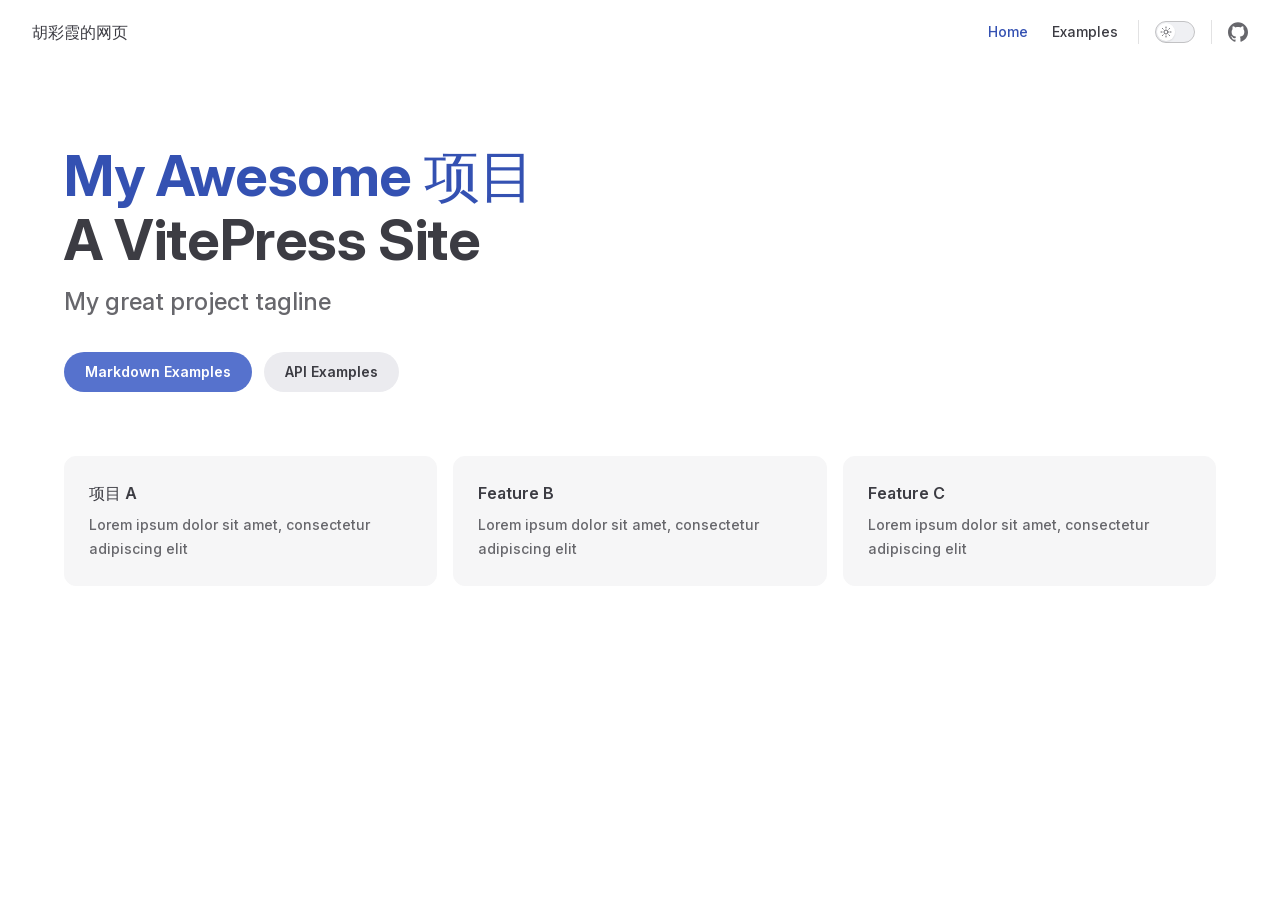
==== commit 94a9b344: "笔记一" ====
--- a/index.html
+++ b/index.html
@@ -3,23 +3,23 @@
   <head>
     <meta charset="utf-8">
     <meta name="viewport" content="width=device-width,initial-scale=1">
-    <title>6666t</title>
+    <title>胡彩霞的网页</title>
     <meta name="description" content="A VitePress Site">
     <meta name="generator" content="VitePress v2.0.0-alpha.13">
     <link rel="preload stylesheet" href="/assets/style.BclE-FKq.css" as="style">
     <link rel="preload stylesheet" href="/vp-icons.css" as="style">
     
-    <script type="module" src="/assets/app.DQrt0fK1.js"></script>
+    <script type="module" src="/assets/app.B6__faNZ.js"></script>
     <link rel="preload" href="/assets/inter-roman-latin.Di8DUHzh.woff2" as="font" type="font/woff2" crossorigin="">
-    <link rel="modulepreload" href="/assets/chunks/theme.B653ju_Y.js">
-    <link rel="modulepreload" href="/assets/chunks/framework.CU0yRbim.js">
-    <link rel="modulepreload" href="/assets/index.md.CriqxE6C.lean.js">
+    <link rel="modulepreload" href="/assets/chunks/theme.CzFwilGL.js">
+    <link rel="modulepreload" href="/assets/chunks/framework.C1fN9oMS.js">
+    <link rel="modulepreload" href="/assets/index.md.D-ZEVmV1.lean.js">
     <script id="check-dark-mode">(()=>{const e=localStorage.getItem("vitepress-theme-appearance")||"auto",a=window.matchMedia("(prefers-color-scheme: dark)").matches;(!e||e==="auto"?a:e==="dark")&&document.documentElement.classList.add("dark")})();</script>
     <script id="check-mac-os">document.documentElement.classList.toggle("mac",/Mac|iPhone|iPod|iPad/i.test(navigator.platform));</script>
   </head>
   <body>
-    <div id="app"><div class="Layout" data-v-1df9f90f><!--[--><!--]--><!--[--><span tabindex="-1" data-v-331ec75c></span><a href="#VPContent" class="VPSkipLink visually-hidden" data-v-331ec75c>Skip to content</a><!--]--><!----><header class="VPNav" data-v-1df9f90f data-v-9f75dce3><div class="VPNavBar" data-v-9f75dce3 data-v-2a96a3d0><div class="wrapper" data-v-2a96a3d0><div class="container" data-v-2a96a3d0><div class="title" data-v-2a96a3d0><div class="VPNavBarTitle" data-v-2a96a3d0 data-v-1e38c6bc><a class="title" href="/" data-v-1e38c6bc><!--[--><!--]--><!----><span data-v-1e38c6bc>6666t</span><!--[--><!--]--></a></div></div><div class="content" data-v-2a96a3d0><div class="content-body" data-v-2a96a3d0><!--[--><!--]--><div class="VPNavBarSearch search" data-v-2a96a3d0><!----></div><nav aria-labelledby="main-nav-aria-label" class="VPNavBarMenu menu" data-v-2a96a3d0 data-v-39714824><span id="main-nav-aria-label" class="visually-hidden" data-v-39714824> Main Navigation </span><!--[--><!--[--><a class="VPLink link VPNavBarMenuLink active" href="/" tabindex="0" data-v-39714824 data-v-52a1d768><!--[--><span data-v-52a1d768>Home</span><!--]--></a><!--]--><!--[--><a class="VPLink link VPNavBarMenuLink" href="/git/note1.html" tabindex="0" data-v-39714824 data-v-52a1d768><!--[--><span data-v-52a1d768>Examples</span><!--]--></a><!--]--><!--]--></nav><!----><div class="VPNavBarAppearance appearance" data-v-2a96a3d0 data-v-6c893767><button class="VPSwitch VPSwitchAppearance" type="button" role="switch" title aria-checked="false" data-v-6c893767 data-v-5337faa4 data-v-1d5665e3><span class="check" data-v-1d5665e3><span class="icon" data-v-1d5665e3><!--[--><span class="vpi-sun sun" data-v-5337faa4></span><span class="vpi-moon moon" data-v-5337faa4></span><!--]--></span></span></button></div><div class="VPSocialLinks VPNavBarSocialLinks social-links" data-v-2a96a3d0 data-v-0394ad82 data-v-d07f11e6><!--[--><a class="VPSocialLink no-icon" href="https://github.com/vuejs/vitepress" aria-label="github" target="_blank" rel="me noopener" data-v-d07f11e6 data-v-591a6b30><span class="vpi-social-github"></span></a><!--]--></div><div class="VPFlyout VPNavBarExtra extra" data-v-2a96a3d0 data-v-bf2fac68 data-v-42cb505d><button type="button" class="button" aria-haspopup="true" aria-expanded="false" aria-label="extra navigation" data-v-42cb505d><span class="vpi-more-horizontal icon" data-v-42cb505d></span></button><div class="menu" data-v-42cb505d><div class="VPMenu" data-v-42cb505d data-v-25a6cce8><!----><!--[--><!--[--><!----><div class="group" data-v-bf2fac68><div class="item appearance" data-v-bf2fac68><p class="label" data-v-bf2fac68>Appearance</p><div class="appearance-action" data-v-bf2fac68><button class="VPSwitch VPSwitchAppearance" type="button" role="switch" title aria-checked="false" data-v-bf2fac68 data-v-5337faa4 data-v-1d5665e3><span class="check" data-v-1d5665e3><span class="icon" data-v-1d5665e3><!--[--><span class="vpi-sun sun" data-v-5337faa4></span><span class="vpi-moon moon" data-v-5337faa4></span><!--]--></span></span></button></div></div></div><div class="group" data-v-bf2fac68><div class="item social-links" data-v-bf2fac68><div class="VPSocialLinks social-links-list" data-v-bf2fac68 data-v-d07f11e6><!--[--><a class="VPSocialLink no-icon" href="https://github.com/vuejs/vitepress" aria-label="github" target="_blank" rel="me noopener" data-v-d07f11e6 data-v-591a6b30><span class="vpi-social-github"></span></a><!--]--></div></div></div><!--]--><!--]--></div></div></div><!--[--><!--]--><button type="button" class="VPNavBarHamburger hamburger" aria-label="mobile navigation" aria-expanded="false" aria-controls="VPNavScreen" data-v-2a96a3d0 data-v-e5dd9c1c><span class="container" data-v-e5dd9c1c><span class="top" data-v-e5dd9c1c></span><span class="middle" data-v-e5dd9c1c></span><span class="bottom" data-v-e5dd9c1c></span></span></button></div></div></div></div><div class="divider" data-v-2a96a3d0><div class="divider-line" data-v-2a96a3d0></div></div></div><!----></header><!----><!----><div class="VPContent is-home" id="VPContent" data-v-1df9f90f data-v-aff0b8d7><div class="VPHome" data-v-aff0b8d7 data-v-8b561e3d><!--[--><!--]--><div class="VPHero VPHomeHero" data-v-8b561e3d data-v-1e96e9e8><div class="container" data-v-1e96e9e8><div class="main" data-v-1e96e9e8><!--[--><!--]--><!--[--><h1 class="heading" data-v-1e96e9e8><span class="name clip" data-v-1e96e9e8>My Awesome Project</span><span class="text" data-v-1e96e9e8>A VitePress Site</span></h1><p class="tagline" data-v-1e96e9e8>My great project tagline</p><!--]--><!--[--><!--]--><div class="actions" data-v-1e96e9e8><!--[--><div class="action" data-v-1e96e9e8><a class="VPButton medium brand" href="/git/note1.html" data-v-1e96e9e8 data-v-01bff58b><!--[-->Markdown Examples<!--]--></a></div><div class="action" data-v-1e96e9e8><a class="VPButton medium alt" href="/api-examples.html" data-v-1e96e9e8 data-v-01bff58b><!--[-->API Examples<!--]--></a></div><!--]--></div><!--[--><!--]--></div><!----></div></div><!--[--><!--]--><!--[--><!--]--><div class="VPFeatures VPHomeFeatures" data-v-8b561e3d data-v-a6181336><div class="container" data-v-a6181336><div class="items" data-v-a6181336><!--[--><div class="grid-3 item" data-v-a6181336><div class="VPLink no-icon VPFeature" data-v-a6181336 data-v-5219619b><!--[--><article class="box" data-v-5219619b><!----><h2 class="title" data-v-5219619b>Feature A</h2><p class="details" data-v-5219619b>Lorem ipsum dolor sit amet, consectetur adipiscing elit</p><!----></article><!--]--></div></div><div class="grid-3 item" data-v-a6181336><div class="VPLink no-icon VPFeature" data-v-a6181336 data-v-5219619b><!--[--><article class="box" data-v-5219619b><!----><h2 class="title" data-v-5219619b>Feature B</h2><p class="details" data-v-5219619b>Lorem ipsum dolor sit amet, consectetur adipiscing elit</p><!----></article><!--]--></div></div><div class="grid-3 item" data-v-a6181336><div class="VPLink no-icon VPFeature" data-v-a6181336 data-v-5219619b><!--[--><article class="box" data-v-5219619b><!----><h2 class="title" data-v-5219619b>Feature C</h2><p class="details" data-v-5219619b>Lorem ipsum dolor sit amet, consectetur adipiscing elit</p><!----></article><!--]--></div></div><!--]--></div></div></div><!--[--><!--]--><div class="vp-doc container" style="" data-v-8b561e3d data-v-8e2d4988><!--[--><div style="position:relative;" data-v-8b561e3d><div></div></div><!--]--></div></div></div><!----><!--[--><!--]--></div></div>
-    <script>window.__VP_HASH_MAP__=JSON.parse("{\"git_note1.md\":\"DTyzZJNb\",\"index.md\":\"CriqxE6C\"}");window.__VP_SITE_DATA__=JSON.parse("{\"lang\":\"en-US\",\"dir\":\"ltr\",\"title\":\"6666t\",\"description\":\"A VitePress Site\",\"base\":\"/\",\"head\":[],\"router\":{\"prefetchLinks\":true},\"appearance\":true,\"themeConfig\":{\"nav\":[{\"text\":\"Home\",\"link\":\"/\"},{\"text\":\"Examples\",\"link\":\"/git/note1\"}],\"sidebar\":[{\"text\":\"Examples\",\"items\":[{\"text\":\"���òֿ�\",\"link\":\"/git/note1\"},{\"text\":\"Runtime API Examples\",\"link\":\"/api-examples\"}]}],\"socialLinks\":[{\"icon\":\"github\",\"link\":\"https://github.com/vuejs/vitepress\"}]},\"locales\":{},\"scrollOffset\":134,\"cleanUrls\":false,\"additionalConfig\":{}}");</script>
+    <div id="app"><div class="Layout" data-v-1df9f90f><!--[--><!--]--><!--[--><span tabindex="-1" data-v-331ec75c></span><a href="#VPContent" class="VPSkipLink visually-hidden" data-v-331ec75c>Skip to content</a><!--]--><!----><header class="VPNav" data-v-1df9f90f data-v-9f75dce3><div class="VPNavBar" data-v-9f75dce3 data-v-2a96a3d0><div class="wrapper" data-v-2a96a3d0><div class="container" data-v-2a96a3d0><div class="title" data-v-2a96a3d0><div class="VPNavBarTitle" data-v-2a96a3d0 data-v-1e38c6bc><a class="title" href="/" data-v-1e38c6bc><!--[--><!--]--><!----><span data-v-1e38c6bc>胡彩霞的网页</span><!--[--><!--]--></a></div></div><div class="content" data-v-2a96a3d0><div class="content-body" data-v-2a96a3d0><!--[--><!--]--><div class="VPNavBarSearch search" data-v-2a96a3d0><!----></div><nav aria-labelledby="main-nav-aria-label" class="VPNavBarMenu menu" data-v-2a96a3d0 data-v-39714824><span id="main-nav-aria-label" class="visually-hidden" data-v-39714824> Main Navigation </span><!--[--><!--[--><a class="VPLink link VPNavBarMenuLink active" href="/" tabindex="0" data-v-39714824 data-v-52a1d768><!--[--><span data-v-52a1d768>Home</span><!--]--></a><!--]--><!--[--><a class="VPLink link VPNavBarMenuLink" href="/git/note1.html" tabindex="0" data-v-39714824 data-v-52a1d768><!--[--><span data-v-52a1d768>Examples</span><!--]--></a><!--]--><!--]--></nav><!----><div class="VPNavBarAppearance appearance" data-v-2a96a3d0 data-v-6c893767><button class="VPSwitch VPSwitchAppearance" type="button" role="switch" title aria-checked="false" data-v-6c893767 data-v-5337faa4 data-v-1d5665e3><span class="check" data-v-1d5665e3><span class="icon" data-v-1d5665e3><!--[--><span class="vpi-sun sun" data-v-5337faa4></span><span class="vpi-moon moon" data-v-5337faa4></span><!--]--></span></span></button></div><div class="VPSocialLinks VPNavBarSocialLinks social-links" data-v-2a96a3d0 data-v-0394ad82 data-v-d07f11e6><!--[--><a class="VPSocialLink no-icon" href="https://github.com/vuejs/vitepress" aria-label="github" target="_blank" rel="me noopener" data-v-d07f11e6 data-v-591a6b30><span class="vpi-social-github"></span></a><!--]--></div><div class="VPFlyout VPNavBarExtra extra" data-v-2a96a3d0 data-v-bf2fac68 data-v-42cb505d><button type="button" class="button" aria-haspopup="true" aria-expanded="false" aria-label="extra navigation" data-v-42cb505d><span class="vpi-more-horizontal icon" data-v-42cb505d></span></button><div class="menu" data-v-42cb505d><div class="VPMenu" data-v-42cb505d data-v-25a6cce8><!----><!--[--><!--[--><!----><div class="group" data-v-bf2fac68><div class="item appearance" data-v-bf2fac68><p class="label" data-v-bf2fac68>Appearance</p><div class="appearance-action" data-v-bf2fac68><button class="VPSwitch VPSwitchAppearance" type="button" role="switch" title aria-checked="false" data-v-bf2fac68 data-v-5337faa4 data-v-1d5665e3><span class="check" data-v-1d5665e3><span class="icon" data-v-1d5665e3><!--[--><span class="vpi-sun sun" data-v-5337faa4></span><span class="vpi-moon moon" data-v-5337faa4></span><!--]--></span></span></button></div></div></div><div class="group" data-v-bf2fac68><div class="item social-links" data-v-bf2fac68><div class="VPSocialLinks social-links-list" data-v-bf2fac68 data-v-d07f11e6><!--[--><a class="VPSocialLink no-icon" href="https://github.com/vuejs/vitepress" aria-label="github" target="_blank" rel="me noopener" data-v-d07f11e6 data-v-591a6b30><span class="vpi-social-github"></span></a><!--]--></div></div></div><!--]--><!--]--></div></div></div><!--[--><!--]--><button type="button" class="VPNavBarHamburger hamburger" aria-label="mobile navigation" aria-expanded="false" aria-controls="VPNavScreen" data-v-2a96a3d0 data-v-e5dd9c1c><span class="container" data-v-e5dd9c1c><span class="top" data-v-e5dd9c1c></span><span class="middle" data-v-e5dd9c1c></span><span class="bottom" data-v-e5dd9c1c></span></span></button></div></div></div></div><div class="divider" data-v-2a96a3d0><div class="divider-line" data-v-2a96a3d0></div></div></div><!----></header><!----><!----><div class="VPContent is-home" id="VPContent" data-v-1df9f90f data-v-aff0b8d7><div class="VPHome" data-v-aff0b8d7 data-v-8b561e3d><!--[--><!--]--><div class="VPHero VPHomeHero" data-v-8b561e3d data-v-1e96e9e8><div class="container" data-v-1e96e9e8><div class="main" data-v-1e96e9e8><!--[--><!--]--><!--[--><h1 class="heading" data-v-1e96e9e8><span class="name clip" data-v-1e96e9e8>My Awesome 项目</span><span class="text" data-v-1e96e9e8>A VitePress Site</span></h1><p class="tagline" data-v-1e96e9e8>My great project tagline</p><!--]--><!--[--><!--]--><div class="actions" data-v-1e96e9e8><!--[--><div class="action" data-v-1e96e9e8><a class="VPButton medium brand" href="/git/note1.html" data-v-1e96e9e8 data-v-01bff58b><!--[-->Markdown Examples<!--]--></a></div><div class="action" data-v-1e96e9e8><a class="VPButton medium alt" href="/api-examples.html" data-v-1e96e9e8 data-v-01bff58b><!--[-->API Examples<!--]--></a></div><!--]--></div><!--[--><!--]--></div><!----></div></div><!--[--><!--]--><!--[--><!--]--><div class="VPFeatures VPHomeFeatures" data-v-8b561e3d data-v-a6181336><div class="container" data-v-a6181336><div class="items" data-v-a6181336><!--[--><div class="grid-3 item" data-v-a6181336><div class="VPLink no-icon VPFeature" data-v-a6181336 data-v-5219619b><!--[--><article class="box" data-v-5219619b><!----><h2 class="title" data-v-5219619b>项目 A</h2><p class="details" data-v-5219619b>Lorem ipsum dolor sit amet, consectetur adipiscing elit</p><!----></article><!--]--></div></div><div class="grid-3 item" data-v-a6181336><div class="VPLink no-icon VPFeature" data-v-a6181336 data-v-5219619b><!--[--><article class="box" data-v-5219619b><!----><h2 class="title" data-v-5219619b>Feature B</h2><p class="details" data-v-5219619b>Lorem ipsum dolor sit amet, consectetur adipiscing elit</p><!----></article><!--]--></div></div><div class="grid-3 item" data-v-a6181336><div class="VPLink no-icon VPFeature" data-v-a6181336 data-v-5219619b><!--[--><article class="box" data-v-5219619b><!----><h2 class="title" data-v-5219619b>Feature C</h2><p class="details" data-v-5219619b>Lorem ipsum dolor sit amet, consectetur adipiscing elit</p><!----></article><!--]--></div></div><!--]--></div></div></div><!--[--><!--]--><div class="vp-doc container" style="" data-v-8b561e3d data-v-8e2d4988><!--[--><div style="position:relative;" data-v-8b561e3d><div></div></div><!--]--></div></div></div><!----><!--[--><!--]--></div></div>
+    <script>window.__VP_HASH_MAP__=JSON.parse("{\"git_note1.md\":\"B3SI2P7s\",\"git_note2.md\":\"CmvUzn-B\",\"index.md\":\"D-ZEVmV1\"}");window.__VP_SITE_DATA__=JSON.parse("{\"lang\":\"en-US\",\"dir\":\"ltr\",\"title\":\"胡彩霞的网页\",\"description\":\"A VitePress Site\",\"base\":\"/\",\"head\":[],\"router\":{\"prefetchLinks\":true},\"appearance\":true,\"themeConfig\":{\"nav\":[{\"text\":\"Home\",\"link\":\"/\"},{\"text\":\"Examples\",\"link\":\"/git/note1\"}],\"sidebar\":[{\"text\":\"Examples\",\"items\":[{\"text\":\"笔记一\",\"link\":\"/git/note1\"},{\"text\":\"笔记二\",\"link\":\"/git/note2\"}]}],\"socialLinks\":[{\"icon\":\"github\",\"link\":\"https://github.com/vuejs/vitepress\"}]},\"locales\":{},\"scrollOffset\":134,\"cleanUrls\":false,\"additionalConfig\":{}}");</script>
     
   </body>
 </html>
